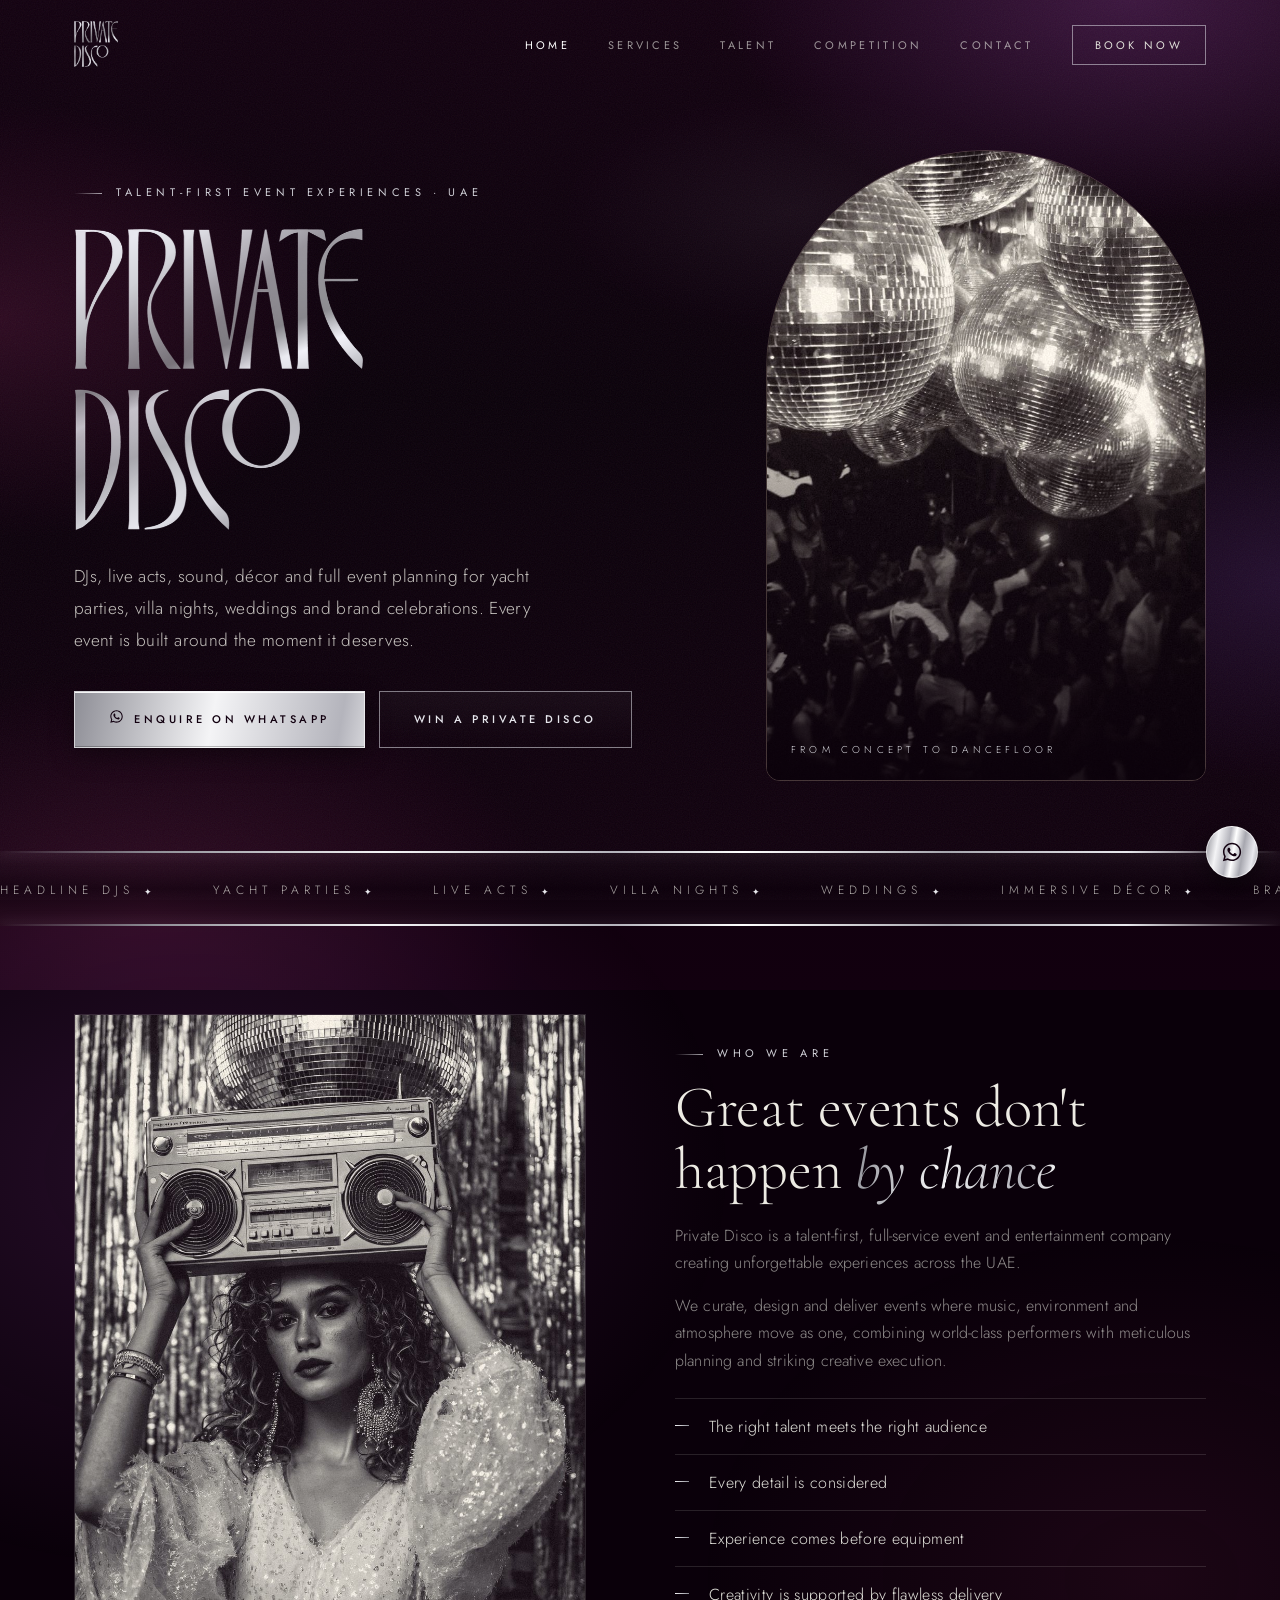
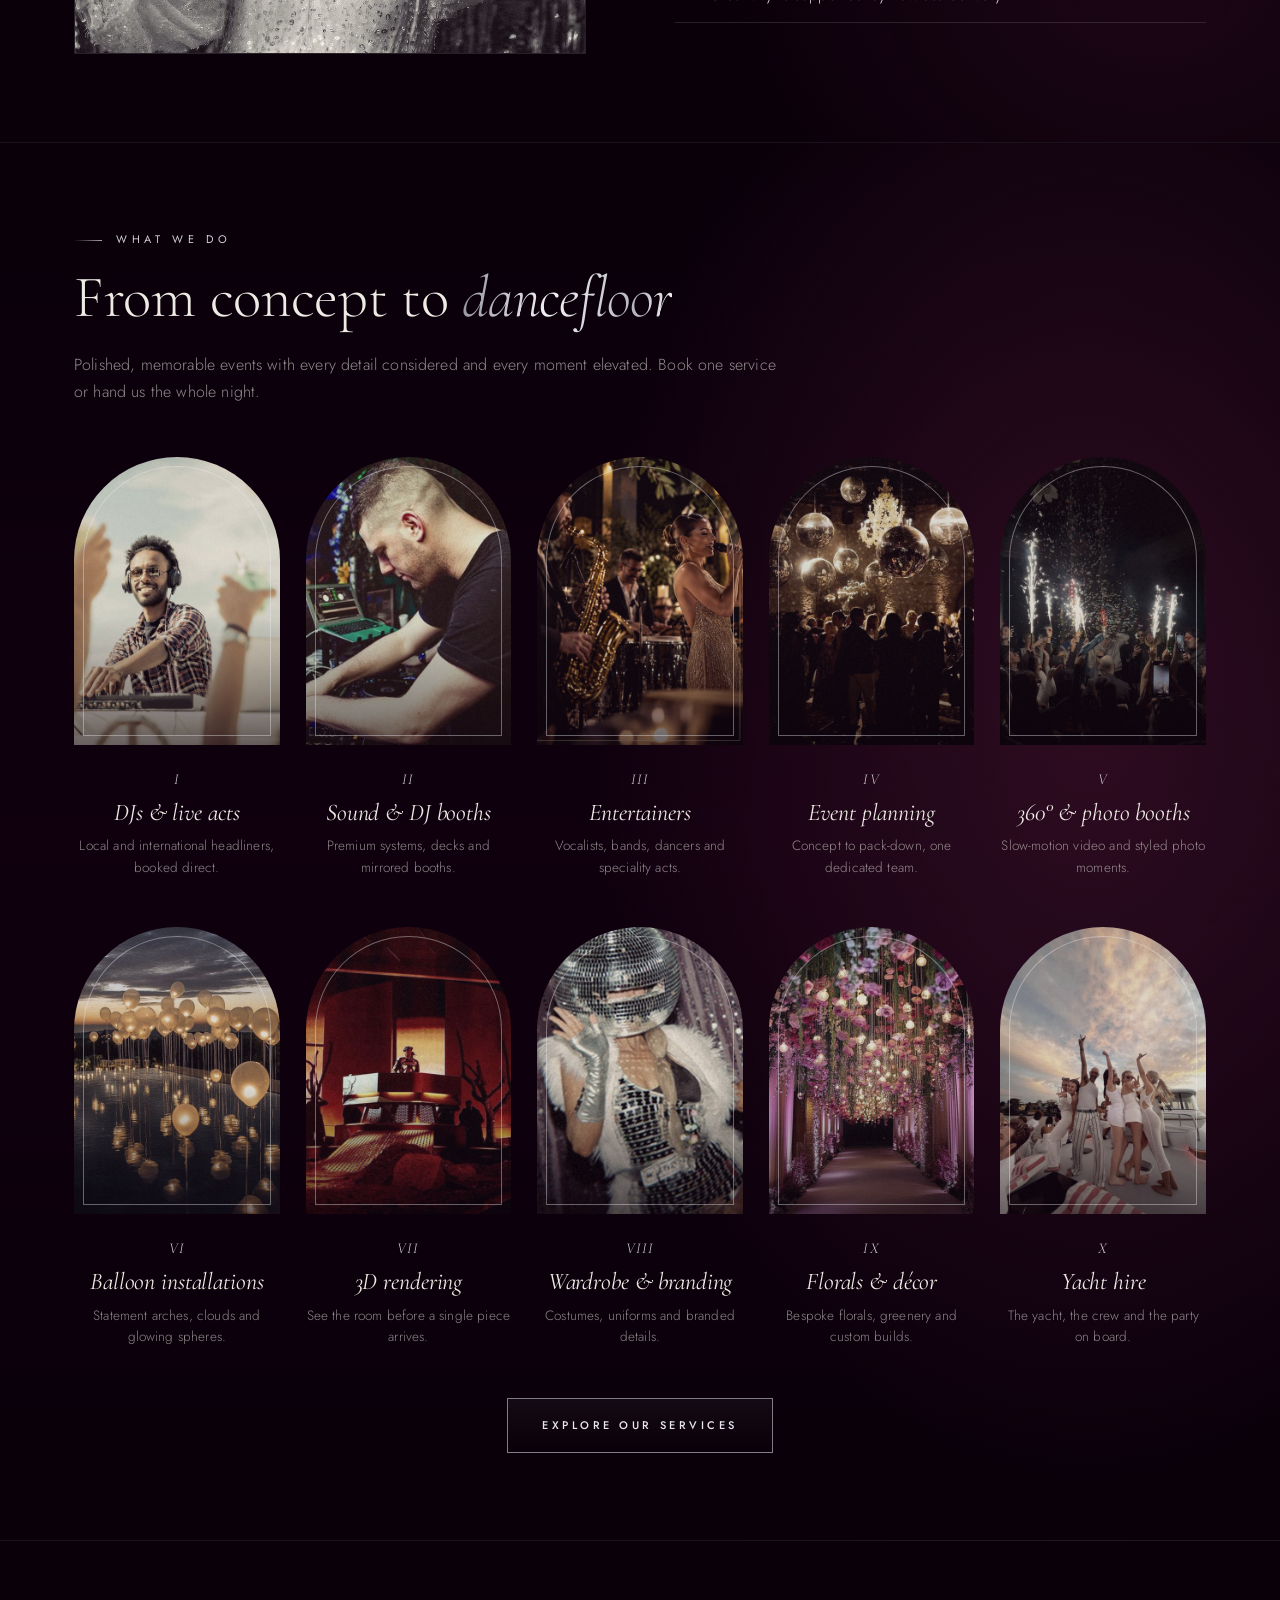
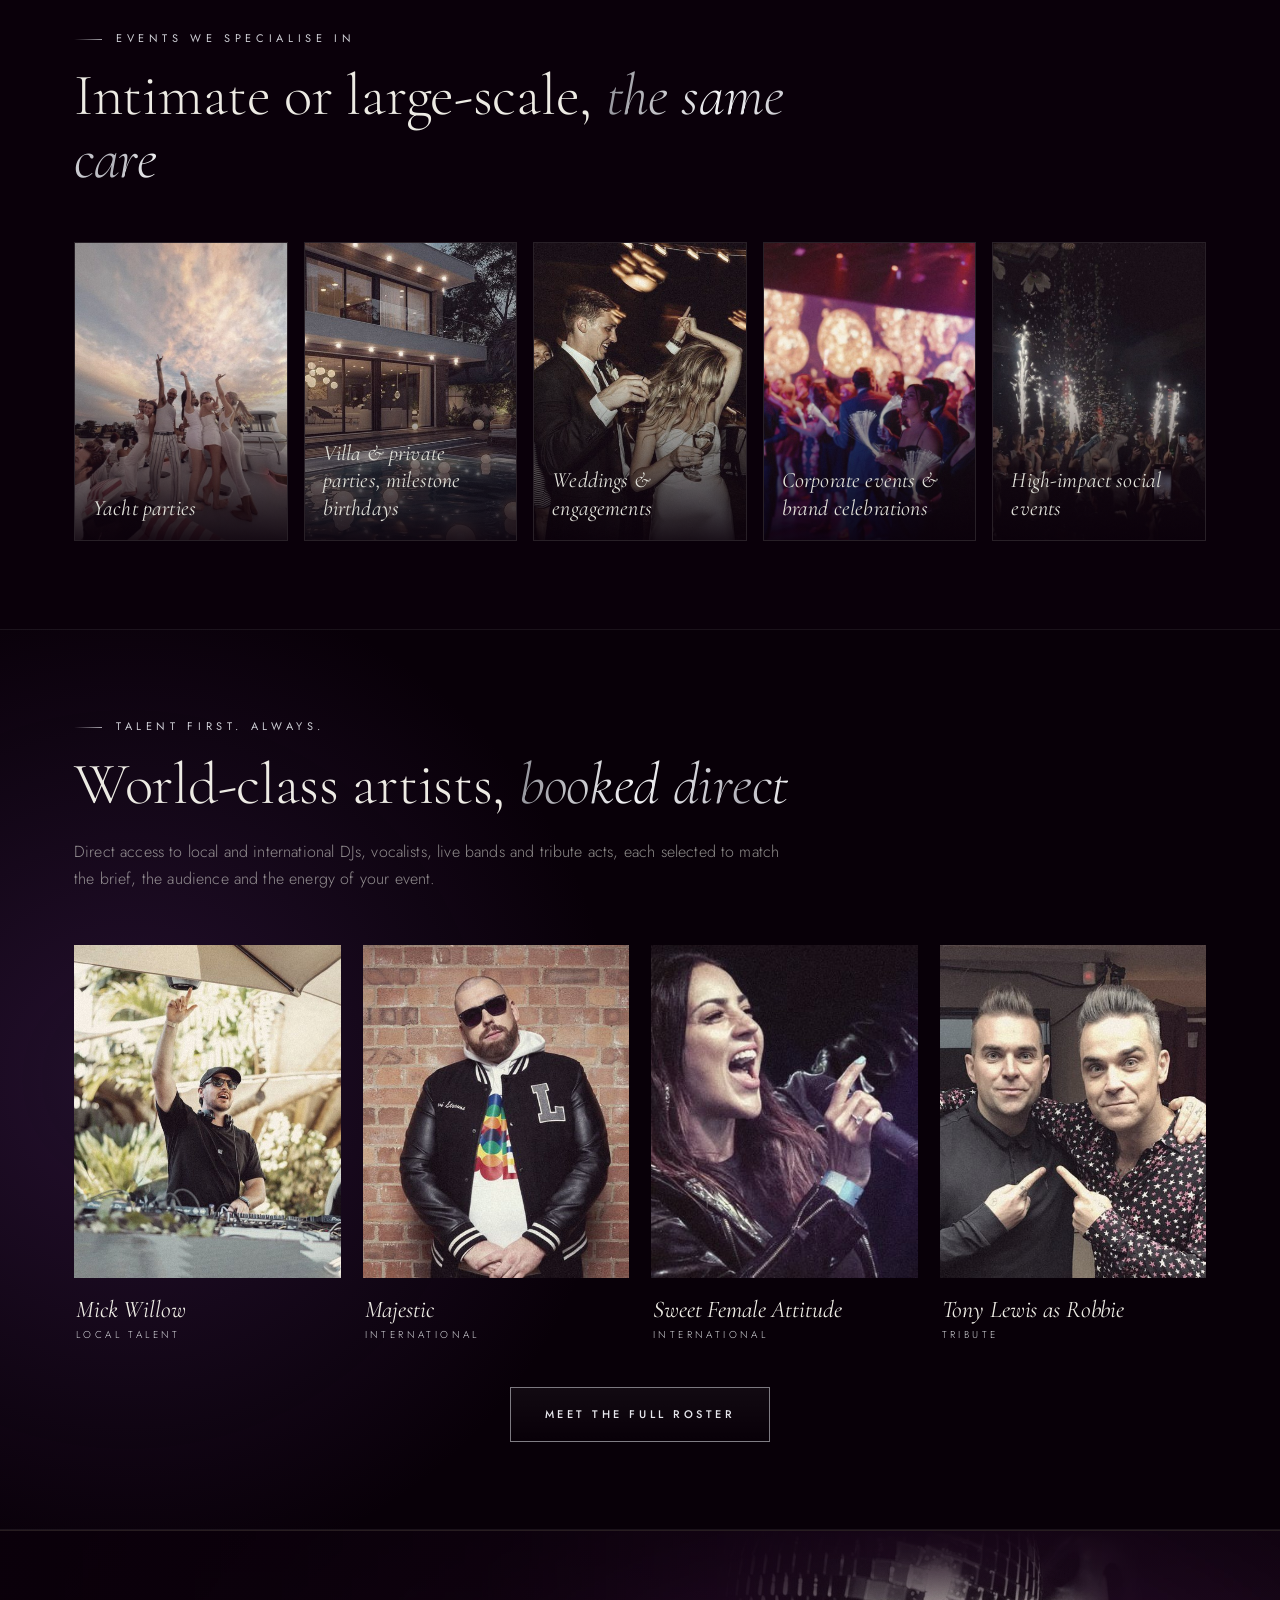
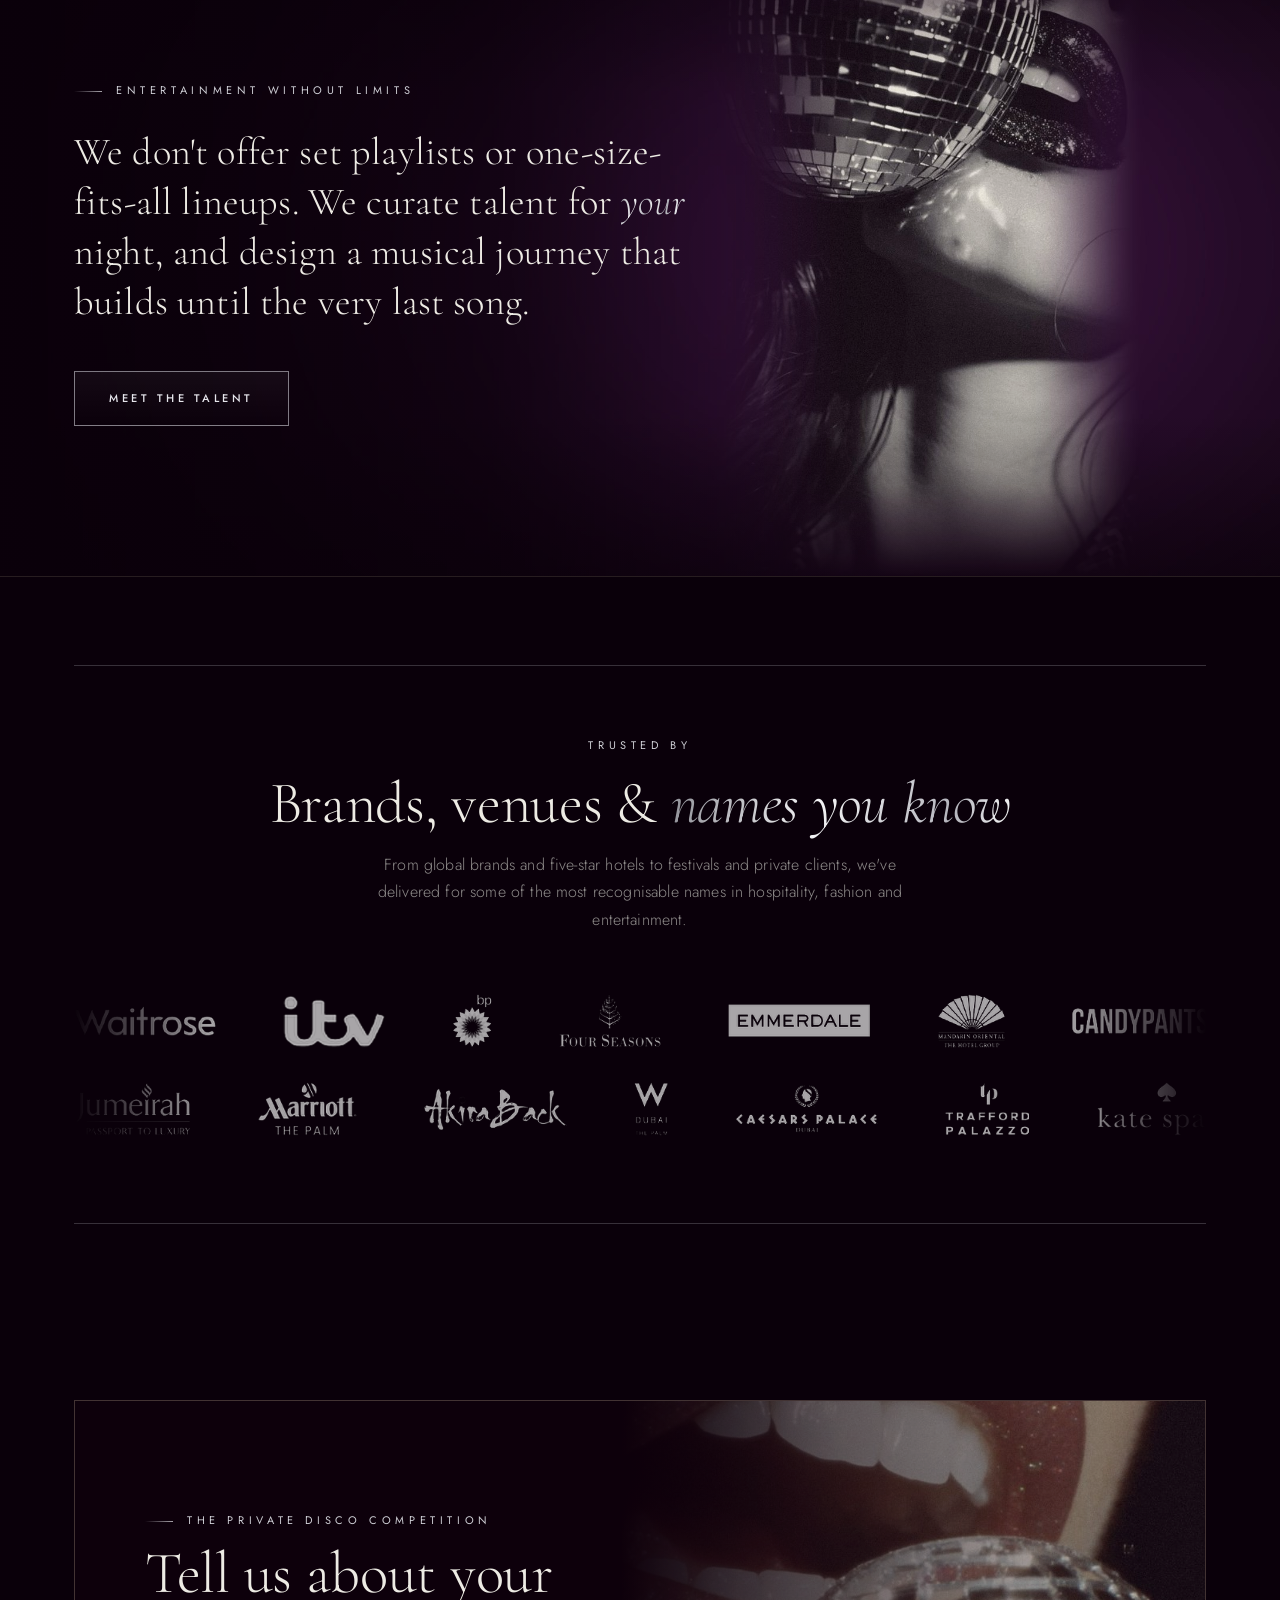
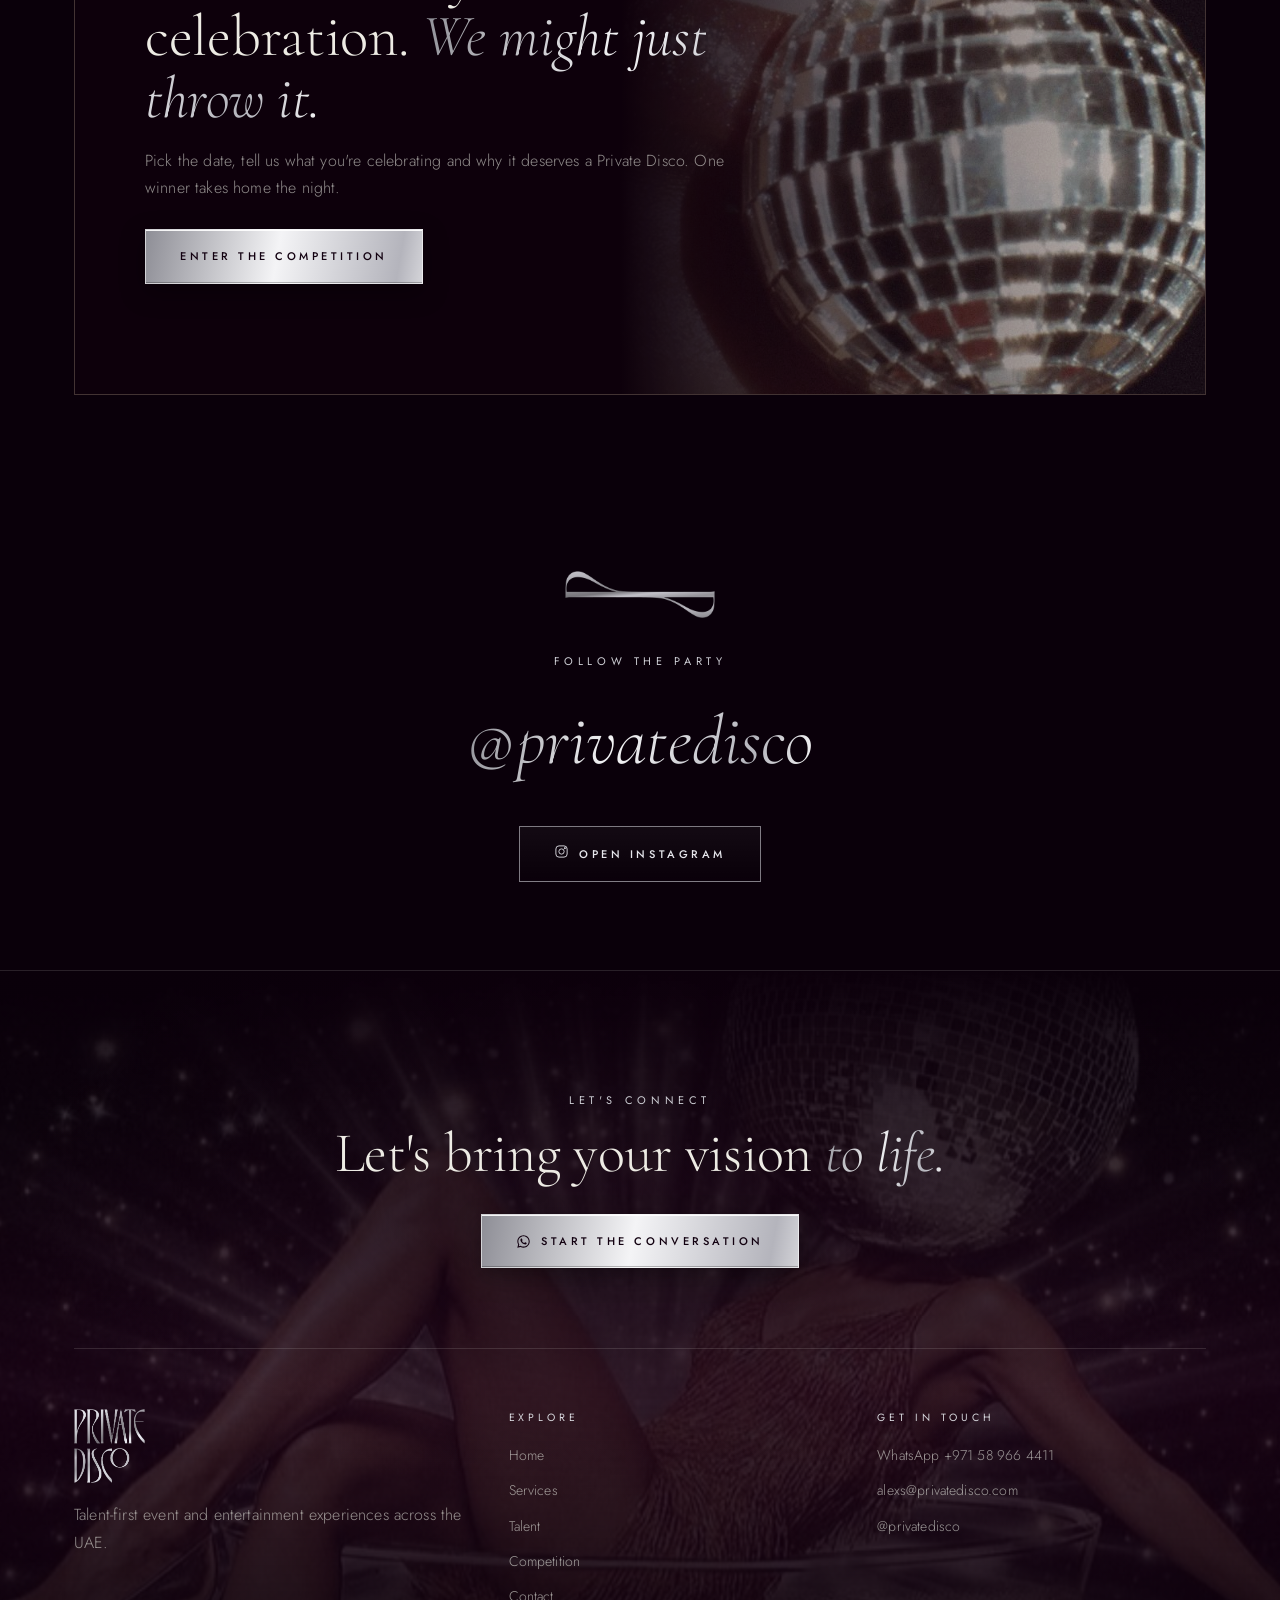
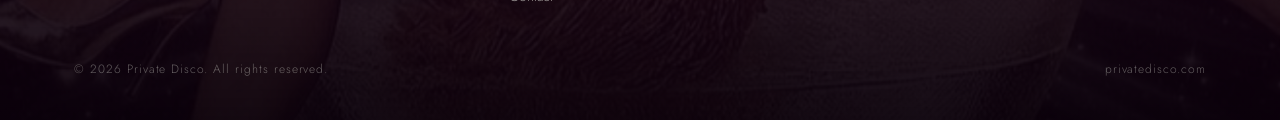
==== privatedisco-website/index.html @ 15393bff "Add files via upload" ====
<!doctype html>
<html lang="en">
<head>
<meta charset="utf-8">
<meta name="viewport" content="width=device-width, initial-scale=1">
<title>Private Disco — Talent-First Event Experiences, UAE</title>
<meta name="description" content="Private Disco is a talent-first, full-service event and entertainment company creating unforgettable experiences across the UAE: DJs, live acts, AV, décor, yacht and villa parties.">
<meta property="og:title" content="Private Disco — Talent-First Event Experiences">
<meta property="og:description" content="DJs, live acts, AV, décor and full event planning for yachts, villas, weddings and brand celebrations across the UAE.">
<meta property="og:image" content="https://privatedisco.com/assets/photos/mirrorballs.jpg">
<meta name="theme-color" content="#0A000A">
<link rel="icon" href="assets/favicon.png">
<link rel="preconnect" href="https://fonts.googleapis.com"><link rel="preconnect" href="https://fonts.gstatic.com" crossorigin>
<link href="https://fonts.googleapis.com/css2?family=Cormorant+Garamond:ital,wght@0,300;0,400;0,500;1,300;1,400;1,500&family=Jost:wght@300;400;500&display=swap" rel="stylesheet">
<link rel="stylesheet" href="css/style.css?v=20261008163058">
</head>
<body data-page="home">
<div id="site-header"></div>

<main>
  <section class="wrap hero" style="padding-bottom:40px">
    <div>
      <p class="eyebrow">Talent-first event experiences · UAE</p>
      <img class="hero-logo" src="assets/logo.png?v=20261002095315" alt="Private Disco" width="558" height="584">
      <p class="lead">DJs, live acts, sound, décor and full event planning for yacht parties, villa nights, weddings and brand celebrations. Every event is built around the moment it deserves.</p>
      <div class="hero-actions">
        <a class="btn btn-metal" data-wa="Hi Private Disco, I'd like to enquire about an event."><span data-icon="wa"></span>Enquire on WhatsApp</a>
        <a class="btn btn-ghost" href="competition.html">Win a Private Disco</a>
      </div>
    </div>
    <figure class="hero-photo">
      <img src="assets/photos/mirrorballs.jpg" alt="Mirror balls above a crowd on the dance floor" width="736" height="981">
      <figcaption>From concept to dancefloor</figcaption>
    </figure>
  </section>

  <div class="marquee" aria-hidden="true"><div class="marquee-track">
    <span>Headline DJs <i>✦</i></span><span>Yacht Parties <i>✦</i></span><span>Live Acts <i>✦</i></span><span>Villa Nights <i>✦</i></span><span>Weddings <i>✦</i></span><span>Immersive Décor <i>✦</i></span><span>Brand Celebrations <i>✦</i></span>
    <span>Headline DJs <i>✦</i></span><span>Yacht Parties <i>✦</i></span><span>Live Acts <i>✦</i></span><span>Villa Nights <i>✦</i></span><span>Weddings <i>✦</i></span><span>Immersive Décor <i>✦</i></span><span>Brand Celebrations <i>✦</i></span>
  </div></div>

  <!-- Who we are -->
  <section class="wrap tone tone-a">
    <div class="split">
      <figure class="split-media reveal"><img src="assets/photos/boombox.jpg" alt="Woman in sequins holding a boombox" loading="lazy"></figure>
      <div class="reveal">
        <p class="eyebrow">Who we are</p>
        <h2>Great events don't happen <span class="metal">by chance</span></h2>
        <p>Private Disco is a talent-first, full-service event and entertainment company creating unforgettable experiences across the UAE.</p>
        <p>We curate, design and deliver events where music, environment and atmosphere move as one, combining world-class performers with meticulous planning and striking creative execution.</p>
        <ul class="ticks">
          <li>The right talent meets the right audience</li>
          <li>Every detail is considered</li>
          <li>Experience comes before equipment</li>
          <li>Creativity is supported by flawless delivery</li>
        </ul>
      </div>
    </div>
  </section>

  <!-- What we do -->
  <section class="wrap tone tone-b">
    <div class="section-head reveal">
      <p class="eyebrow">What we do</p>
      <h2>From concept to <span class="metal">dancefloor</span></h2>
      <p>Polished, memorable events with every detail considered and every moment elevated. Book one service or hand us the whole night.</p>
    </div>
    <div class="arches">
      <a class="arch-card reveal" href="services.html">
        <figure class="arch"><img src="assets/services/djs.jpg" alt="" loading="lazy" width="480" height="672"></figure>
        <span class="arch-num">I</span>
        <h3>DJs &amp; live acts</h3>
        <p>Local and international headliners, booked direct.</p>
      </a>
      <a class="arch-card reveal" href="services.html">
        <figure class="arch"><img src="assets/services/decks.jpg" alt="" loading="lazy" width="480" height="672"></figure>
        <span class="arch-num">II</span>
        <h3>Sound &amp; DJ booths</h3>
        <p>Premium systems, decks and mirrored booths.</p>
      </a>
      <a class="arch-card reveal" href="services.html">
        <figure class="arch"><img src="assets/services/entertainers.jpg?v=20261008161549" alt="" loading="lazy" width="480" height="672"></figure>
        <span class="arch-num">III</span>
        <h3>Entertainers</h3>
        <p>Vocalists, bands, dancers and speciality acts.</p>
      </a>
      <a class="arch-card reveal" href="services.html">
        <figure class="arch"><img src="assets/services/planning.jpg?v=20261002095315" alt="" loading="lazy" width="480" height="672"></figure>
        <span class="arch-num">IV</span>
        <h3>Event planning</h3>
        <p>Concept to pack-down, one dedicated team.</p>
      </a>
      <a class="arch-card reveal" href="services.html">
        <figure class="arch"><img src="assets/services/booth.jpg?v=20261002095315" alt="" loading="lazy" width="480" height="672"></figure>
        <span class="arch-num">V</span>
        <h3>360° &amp; photo booths</h3>
        <p>Slow-motion video and styled photo moments.</p>
      </a>
      <a class="arch-card reveal" href="services.html">
        <figure class="arch"><img src="assets/services/balloons.jpg" alt="" loading="lazy" width="480" height="672"></figure>
        <span class="arch-num">VI</span>
        <h3>Balloon installations</h3>
        <p>Statement arches, clouds and glowing spheres.</p>
      </a>
      <a class="arch-card reveal" href="services.html">
        <figure class="arch"><img src="assets/services/render.jpg?v=20261002095315" alt="" loading="lazy" width="480" height="672"></figure>
        <span class="arch-num">VII</span>
        <h3>3D rendering</h3>
        <p>See the room before a single piece arrives.</p>
      </a>
      <a class="arch-card reveal" href="services.html">
        <figure class="arch"><img src="assets/services/wardrobe.jpg" alt="" loading="lazy" width="480" height="672"></figure>
        <span class="arch-num">VIII</span>
        <h3>Wardrobe &amp; branding</h3>
        <p>Costumes, uniforms and branded details.</p>
      </a>
      <a class="arch-card reveal" href="services.html">
        <figure class="arch"><img src="assets/services/florals.jpg" alt="" loading="lazy" width="480" height="672"></figure>
        <span class="arch-num">IX</span>
        <h3>Florals &amp; décor</h3>
        <p>Bespoke florals, greenery and custom builds.</p>
      </a>
      <a class="arch-card reveal" href="services.html">
        <figure class="arch"><img src="assets/services/yacht.jpg" alt="" loading="lazy" width="480" height="672"></figure>
        <span class="arch-num">X</span>
        <h3>Yacht hire</h3>
        <p>The yacht, the crew and the party on board.</p>
      </a>
    </div>
    <div style="text-align:center;margin-top:50px"><a class="btn btn-ghost" href="services.html">Explore our services</a></div>
  </section>

  <!-- Events -->
  <section class="wrap">
    <div class="section-head reveal">
      <p class="eyebrow">Events we specialise in</p>
      <h2>Intimate or large-scale, <span class="metal">the same care</span></h2>
    </div>
    <div class="cards">
      <div class="card reveal"><img src="assets/events/yacht.jpg" alt="" loading="lazy"><span>Yacht parties</span></div>
      <div class="card reveal"><img src="assets/events/private.jpg" alt="" loading="lazy"><span>Villa &amp; private parties, milestone birthdays</span></div>
      <div class="card reveal"><img src="assets/events/wedding.jpg" alt="" loading="lazy"><span>Weddings &amp; engagements</span></div>
      <div class="card reveal"><img src="assets/events/corporate.jpg" alt="" loading="lazy"><span>Corporate events &amp; brand celebrations</span></div>
      <div class="card reveal"><img src="assets/events/social.jpg" alt="" loading="lazy"><span>High-impact social events</span></div>
    </div>
  </section>

  <!-- Talent teaser -->
  <section class="wrap tone tone-c">
    <div class="section-head reveal">
      <p class="eyebrow">Talent first. Always.</p>
      <h2>World-class artists, <span class="metal">booked direct</span></h2>
      <p>Direct access to local and international DJs, vocalists, live bands and tribute acts, each selected to match the brief, the audience and the energy of your event.</p>
    </div>
    <div class="talent-grid">
      <a class="artist reveal" href="talent.html#local"><div class="ph"><img src="assets/talent/mick-willow.jpg" alt="Mick Willow" loading="lazy"></div><div class="tx"><h3>Mick Willow</h3><p class="as">Local talent</p></div></a>
      <a class="artist reveal" href="talent.html#international"><div class="ph"><img src="assets/talent/majestic.jpg" alt="Majestic" loading="lazy"></div><div class="tx"><h3>Majestic</h3><p class="as">International</p></div></a>
      <a class="artist reveal" href="talent.html#international"><div class="ph"><img src="assets/talent/sweet-female-attitude.jpg" alt="Sweet Female Attitude" loading="lazy"></div><div class="tx"><h3>Sweet Female Attitude</h3><p class="as">International</p></div></a>
      <a class="artist reveal" href="talent.html#tributes"><div class="ph"><img src="assets/talent/tony-lewis-robbie.jpg" alt="Tony Lewis as Robbie" loading="lazy"></div><div class="tx"><h3>Tony Lewis as Robbie</h3><p class="as">Tribute</p></div></a>
    </div>
    <div style="text-align:center;margin-top:44px"><a class="btn btn-ghost" href="talent.html">Meet the full roster</a></div>
  </section>

  <!-- Statement -->
  <section class="statement">
    <div class="statement-bg" style="background-image:url(assets/editorial/lips-ball-wide.jpg?v=20261002100156)"></div>
    <div class="wrap statement-inner reveal">
      <p class="eyebrow">Entertainment without limits</p>
      <blockquote>We don't offer set playlists or one-size-fits-all lineups. We curate talent for <em>your</em> night, and design a musical journey that builds until the very last song.</blockquote>
      <a class="btn btn-ghost" href="talent.html">Meet the talent</a>
    </div>
  </section>

  <!-- Clients -->
  <section class="wrap">
    <div class="panel clients-panel reveal">
      <p class="eyebrow">Trusted by</p>
      <h2>Brands, venues &amp; <span class="metal">names you know</span></h2>
      <p class="sub">From global brands and five-star hotels to festivals and private clients, we've delivered for some of the most recognisable names in hospitality, fashion and entertainment.</p>
      <div class="logo-rail"><div class="logo-track"><img src="assets/photos/clients-a.png?v=20260929173140" alt="Private Disco clients" height="60"><img src="assets/photos/clients-a.png?v=20260929173140" alt="" aria-hidden="true" height="60"></div></div>
      <div class="logo-rail rev"><div class="logo-track"><img src="assets/photos/clients-b.png?v=20260929173140" alt="" aria-hidden="true" height="60"><img src="assets/photos/clients-b.png?v=20260929173140" alt="" aria-hidden="true" height="60"></div></div>
    </div>
  </section>

  <!-- Competition -->
  <section class="wrap">
    <div class="band reveal">
      <div class="band-bg" style="background-image:url(assets/editorial/lollipop.jpg)"></div>
      <div class="inner">
        <p class="eyebrow">The Private Disco Competition</p>
        <h2>Tell us about your celebration. <span class="metal">We might just throw it.</span></h2>
        <p>Pick the date, tell us what you're celebrating and why it deserves a Private Disco. One winner takes home the night.</p>
        <a class="btn btn-metal" href="competition.html">Enter the competition</a>
      </div>
    </div>
  </section>

  <section class="wrap insta">
    <img class="icon-rule" src="assets/icon.png" alt="" width="426" height="134">
    <p class="eyebrow" style="margin-top:34px">Follow the party</p>
    <a class="handle metal" data-ig data-text="ig">@privatedisco</a>
    <div><a class="btn btn-ghost" data-ig><span data-icon="ig"></span>Open Instagram</a></div>
  </section>
</main>

<div id="site-footer"></div>
<script src="js/config.js?v=20261008162959"></script>
<script src="js/main.js?v=20261008162959"></script>
</body>
</html>
---- privatedisco-website/css/style.css ----
/* PRIVATE DISCO — styles built from the Feb 2023 brand guidelines */
:root{
  --black:#0A000A; --violet:#170012; --violet-2:#18000C;
  --le-grey:#1c181a; --violent-violet:#201226; --purple:#3f234c; --maroon:#431323;
  --offwhite:#E1E1DA; --white:#FFFFFF; --silver:#E7E7E7; --silver-2:#AAAAAA; --steel:#bfbfbf;
  --brass:#9C8155; --brass-2:#DDCCAC; --cream:#d7c2b0;
  --line:rgba(225,225,218,.14);
  --muted:rgba(225,225,218,.66);
  --head:"Cormorant Garamond","Restora",Georgia,serif;
  --body:"Jost","Helvetica Neue",Arial,sans-serif;
  --wrap:1180px;
}
*{box-sizing:border-box;margin:0;padding:0}
html{scroll-behavior:smooth}
body{
  background:var(--black);
  background-image:radial-gradient(120% 80% at 85% 0%,#1d0017 0%,transparent 60%),
                   linear-gradient(180deg,var(--violet) 0%,var(--black) 55%,var(--violet-2) 100%);
  background-attachment:fixed;
  color:var(--offwhite); font-family:var(--body); font-size:16px; line-height:1.7;
  -webkit-font-smoothing:antialiased; overflow-x:hidden;
}
img{max-width:100%;height:auto;display:block}
a{color:inherit;text-decoration:none}
::selection{background:var(--purple);color:var(--white)}

.wrap{max-width:var(--wrap);margin:0 auto;padding-left:24px;padding-right:24px}
.eyebrow{font-family:var(--body);font-size:12px;letter-spacing:.32em;text-transform:uppercase;color:var(--brass-2)}
h1,h2,h3{font-family:var(--head);font-style:italic;font-weight:600;line-height:1.1;color:var(--offwhite);font-variation-settings:"SOFT" 50,"WONK" 0}
h1{font-size:clamp(40px,6vw,76px)}
h2{font-size:clamp(32px,4.4vw,52px)}
h3{font-size:clamp(22px,2.4vw,28px)}
p{color:var(--muted)}
.lead{font-family:var(--body);font-style:normal;font-size:clamp(16px,1.5vw,18px);letter-spacing:.04em;line-height:1.8;color:var(--offwhite)}
.metal{background:linear-gradient(100deg,#9a9a9a 0%,#f4f4f4 35%,#b5b5b5 55%,#ececec 80%,#9c9c9c 100%);
  -webkit-background-clip:text;background-clip:text;color:transparent}
.brass{color:var(--brass-2)}

/* ---------- buttons ---------- */
.btn{display:inline-flex;align-items:center;justify-content:center;gap:10px;padding:15px 28px;border-radius:999px;
  font-family:var(--body);font-size:13px;letter-spacing:.2em;text-transform:uppercase;cursor:pointer;border:1px solid transparent;
  transition:transform .25s ease,background .25s ease,color .25s ease,border-color .25s ease}
.btn:hover{transform:translateY(-2px)}
.btn-metal{background:linear-gradient(100deg,#b9b9b9,#f3f3f3 45%,#c4c4c4);color:#140010}
.btn-metal:hover{background:linear-gradient(100deg,#DDCCAC,#f6ecd8 45%,#c9b38a)}
.btn-ghost{border-color:rgba(225,225,218,.4);color:var(--offwhite);background:transparent}
.btn-ghost:hover{border-color:var(--brass-2);color:var(--brass-2)}
.btn svg{width:18px;height:18px}

/* ---------- header ---------- */
.site-header{position:fixed;inset:0 0 auto 0;z-index:50;transition:background .3s ease,border-color .3s ease;border-bottom:1px solid transparent}
.site-header.scrolled{background:rgba(10,0,10,.86);backdrop-filter:blur(14px);-webkit-backdrop-filter:blur(14px);border-color:var(--line)}
.nav{display:flex;align-items:center;justify-content:space-between;height:78px}
.brand img{height:46px;width:auto}
.nav-links{display:flex;gap:34px;list-style:none;align-items:center}
.nav-links a{font-size:12px;letter-spacing:.24em;text-transform:uppercase;color:var(--muted);transition:color .2s}
.nav-links a:hover,.nav-links a.active{color:var(--offwhite)}
.nav-links a.active{border-bottom:1px solid var(--brass-2);padding-bottom:4px}
.nav-cta{padding:10px 20px!important;border:1px solid rgba(225,225,218,.4);border-radius:999px;color:var(--offwhite)!important}
.nav-cta:hover{border-color:var(--brass-2);color:var(--brass-2)!important}
.menu-btn{display:none;background:none;border:0;color:var(--offwhite);cursor:pointer;width:44px;height:44px}
.menu-btn span{display:block;width:26px;height:1px;background:currentColor;margin:7px auto;transition:transform .3s,opacity .3s}
.menu-open .menu-btn span:nth-child(1){transform:translateY(8px) rotate(45deg)}
.menu-open .menu-btn span:nth-child(2){opacity:0}
.menu-open .menu-btn span:nth-child(3){transform:translateY(-8px) rotate(-45deg)}

@media (max-width:900px){
  .menu-btn{display:block;position:relative;z-index:60}
  .nav-links{position:fixed;inset:0;flex-direction:column;justify-content:center;gap:30px;background:rgba(10,0,10,.97);
    opacity:0;pointer-events:none;transition:opacity .3s}
  .nav-links a{font-size:15px}
  .menu-open .nav-links{opacity:1;pointer-events:auto}
  .brand img{height:40px}
}

/* ---------- hero ---------- */
.hero{min-height:100vh;min-height:100svh;display:grid;grid-template-columns:1.1fr .9fr;align-items:center;gap:40px;padding-top:110px;padding-bottom:60px}
.hero-logo{width:min(290px,62%);margin:26px 0 30px;animation:rise 1.2s cubic-bezier(.2,.7,.2,1) both}
.hero .lead{max-width:520px;margin-bottom:34px}
.hero-actions{display:flex;flex-wrap:wrap;gap:14px}
.hero-photo{position:relative;border-radius:260px 260px 16px 16px;overflow:hidden;aspect-ratio:3/4.3;max-height:78vh;justify-self:end;width:100%;max-width:440px;
  border:1px solid var(--line);animation:rise 1.4s .15s cubic-bezier(.2,.7,.2,1) both}
.hero-photo img{width:100%;height:100%;object-fit:cover;filter:saturate(.9) contrast(1.05)}
.hero-photo::after{content:"";position:absolute;inset:0;background:linear-gradient(180deg,transparent 45%,rgba(10,0,10,.85))}
.hero-photo figcaption{position:absolute;left:24px;bottom:22px;z-index:2;font-size:11px;letter-spacing:.3em;text-transform:uppercase;color:var(--brass-2)}
@keyframes rise{from{opacity:0;transform:translateY(24px)}to{opacity:1;transform:none}}
@media (max-width:900px){
  section{padding:80px 0}
  .hero{grid-template-columns:1fr;text-align:left;padding-top:120px}
  .hero-photo{justify-self:start;max-width:100%;aspect-ratio:4/3.4;border-radius:200px 200px 14px 14px}
}

/* ---------- sections ---------- */
section{padding:110px 0}
.section-head{max-width:720px;margin-bottom:56px}
.section-head h2{margin:14px 0 18px}
.divider{height:1px;background:linear-gradient(90deg,transparent,rgba(225,225,218,.28),transparent);border:0}
.icon-rule{width:150px;opacity:.8;margin:0 auto}
.page-hero{padding:170px 0 70px;text-align:center}
.page-hero h1{margin:16px 0 20px}
.page-hero p{max-width:620px;margin:0 auto}
.page-hero .icon-rule{margin-top:34px}

/* marquee */
.marquee{border-block:1px solid var(--line);overflow:hidden;padding:22px 0;white-space:nowrap}
.marquee-track{display:inline-flex;gap:48px;animation:slide 38s linear infinite}
.marquee span{font-family:var(--body);font-style:normal;font-size:15px;letter-spacing:.32em;text-transform:uppercase;color:var(--steel)}
.marquee i{color:var(--brass);font-style:normal}
@keyframes slide{to{transform:translateX(-50%)}}

/* services grid */
.services{display:grid;grid-template-columns:repeat(3,1fr);gap:22px}
.service{position:relative;padding:40px 34px 36px;border:1px solid var(--line);border-radius:18px;
  background:linear-gradient(160deg,rgba(63,35,76,.35),rgba(23,0,18,.2) 60%);overflow:hidden;transition:border-color .3s,transform .3s}
.service:hover{border-color:rgba(221,204,172,.5);transform:translateY(-4px)}
.service .num{font-family:var(--head);font-style:italic;font-size:15px;color:var(--brass-2)}
.service h3{margin:22px 0 14px}
.service ul{list-style:none;margin-top:22px;display:grid;gap:10px}
.service li{font-size:14px;color:var(--offwhite);padding-left:22px;position:relative}
.service li::before{content:"";position:absolute;left:0;top:11px;width:12px;height:1px;background:var(--brass-2)}
.service .more{display:inline-block;margin-top:28px;font-size:12px;letter-spacing:.22em;text-transform:uppercase;color:var(--brass-2)}
@media (max-width:980px){.services{grid-template-columns:1fr}}

/* venues split */
.venues{display:grid;grid-template-columns:1fr 1fr;gap:22px}
.venue{padding:48px 40px;border-radius:18px;border:1px solid var(--line);min-height:320px;display:flex;flex-direction:column;justify-content:flex-end;position:relative;overflow:hidden}
.venue.yacht{background:linear-gradient(200deg,#2a1636,#0d000b 70%)}
.venue.villa{background:linear-gradient(200deg,#3a1122,#0d000b 70%)}
.venue .big{position:absolute;top:26px;right:30px;font-family:var(--head);font-style:italic;font-size:110px;line-height:1;color:rgba(225,225,218,.06)}
.venue h3{margin:12px 0 10px}
@media (max-width:820px){.venues{grid-template-columns:1fr}}

/* service detail (services page) */
.detail{display:grid;grid-template-columns:.8fr 1.2fr;gap:60px;padding:80px 0;border-top:1px solid var(--line)}
.detail:first-of-type{border-top:0}
.detail h2{margin-top:12px}
.detail .cols{display:grid;grid-template-columns:1fr 1fr;gap:30px;margin-top:30px}
.detail h4{font-family:var(--body);font-size:12px;letter-spacing:.24em;text-transform:uppercase;color:var(--brass-2);margin-bottom:12px;font-weight:400}
.detail ul{list-style:none;display:grid;gap:9px}
.detail li{font-size:15px;color:var(--offwhite);padding-left:22px;position:relative}
.detail li::before{content:"";position:absolute;left:0;top:12px;width:12px;height:1px;background:var(--brass-2)}
@media (max-width:860px){.detail{grid-template-columns:1fr;gap:20px}.detail .cols{grid-template-columns:1fr}}

/* process steps */
.steps{display:grid;grid-template-columns:repeat(4,1fr);gap:22px;counter-reset:s}
.step{border-top:1px solid rgba(221,204,172,.4);padding-top:22px}
.step::before{counter-increment:s;content:"0" counter(s);font-family:var(--head);font-style:italic;color:var(--brass-2);font-size:18px}
.step h3{font-size:22px;margin:10px 0 8px}
.step p{font-size:14px}
@media (max-width:900px){.steps{grid-template-columns:1fr 1fr}}
@media (max-width:520px){.steps{grid-template-columns:1fr}}

/* competition band */
.band{position:relative;border-radius:24px;overflow:hidden;padding:90px 60px;border:1px solid rgba(221,204,172,.25);box-shadow:0 30px 80px rgba(0,0,0,.5);
  background:linear-gradient(90deg,rgba(13,0,11,.92) 0%,rgba(13,0,11,.55) 55%,rgba(13,0,11,.1) 100%),radial-gradient(90% 120% at 0% 100%,rgba(67,19,35,.7),transparent 60%),url(../assets/banners/ball-dark.jpg) right center/cover no-repeat,#0d000b}
.band .inner{position:relative;z-index:1;max-width:620px}
.band h2{margin:14px 0 16px}
.band .btn{margin-top:28px}
@media (max-width:700px){.band{padding:56px 26px;background-position:0 0,0 0,72% center,0 0}.band .inner{text-shadow:0 2px 20px #000}}

/* instagram */
.insta{text-align:center}
.insta .handle{font-family:var(--head);font-style:italic;font-size:clamp(34px,6vw,70px);display:inline-block;margin:10px 0 26px;transition:color .3s}
.insta .handle:hover{color:var(--brass-2)}

/* ---------- forms ---------- */
.form-card{border:1px solid var(--line);border-radius:22px;padding:44px;background:linear-gradient(170deg,rgba(32,18,38,.75),rgba(10,0,10,.6))}
.form-grid{display:grid;grid-template-columns:1fr 1fr;gap:18px}
.field{display:flex;flex-direction:column;gap:8px}
.field.full{grid-column:1/-1}
label,.label{font-size:11px;letter-spacing:.22em;text-transform:uppercase;color:var(--steel)}
label .req{color:var(--brass-2)}
input,select,textarea{color-scheme:dark;width:100%;font:inherit;font-size:16px;color:var(--offwhite);background:rgba(10,0,10,.55);
  border:1px solid rgba(225,225,218,.2);border-radius:12px;padding:14px 16px;outline:none;transition:border-color .2s,box-shadow .2s}
input::placeholder,textarea::placeholder{color:rgba(225,225,218,.35)}
input:focus,select:focus,textarea:focus{border-color:var(--brass-2);box-shadow:0 0 0 3px rgba(221,204,172,.12)}
select{appearance:none;background-image:linear-gradient(45deg,transparent 50%,var(--steel) 50%),linear-gradient(135deg,var(--steel) 50%,transparent 50%);
  background-position:calc(100% - 20px) 50%,calc(100% - 15px) 50%;background-size:5px 5px;background-repeat:no-repeat}
select option{background:#140010}
textarea{min-height:130px;resize:vertical}
input[type=time]::-webkit-calendar-picker-indicator{filter:invert(.85)}
.check{display:flex;gap:12px;align-items:flex-start;font-size:14px;color:var(--muted);text-transform:none;letter-spacing:0}
.check input{width:18px;height:18px;margin-top:4px;accent-color:var(--brass);flex:none}
.form-note{font-size:13px;color:var(--muted);margin-top:14px}
.form-status{margin-top:18px;padding:16px 18px;border-radius:12px;display:none;font-size:15px}
.form-status.show{display:block}
.form-status.ok{background:rgba(221,204,172,.12);border:1px solid rgba(221,204,172,.4);color:var(--brass-2)}
.form-status.err{background:rgba(67,19,35,.5);border:1px solid rgba(200,90,120,.5);color:#f1c8d4}
.invalid{border-color:#c0607e!important}
@media (max-width:640px){.form-card{padding:28px 20px}.form-grid{grid-template-columns:1fr}}

/* ---------- calendar ---------- */
.comp-layout{display:grid;grid-template-columns:.95fr 1.05fr;gap:28px;align-items:start}
@media (max-width:980px){.comp-layout{grid-template-columns:1fr}}
.calendar{border:1px solid var(--line);border-radius:22px;padding:30px;background:linear-gradient(170deg,rgba(63,35,76,.45),rgba(10,0,10,.6));position:sticky;top:100px}
@media (max-width:980px){.calendar{position:static}}
.cal-head{display:flex;align-items:center;justify-content:space-between;margin-bottom:22px}
.cal-title{font-family:var(--head);font-style:italic;font-size:26px}
.cal-nav{display:flex;gap:8px}
.cal-nav button{width:40px;height:40px;border-radius:50%;border:1px solid rgba(225,225,218,.25);background:none;color:var(--offwhite);cursor:pointer;font-size:18px;transition:border-color .2s,color .2s}
.cal-nav button:hover:not(:disabled){border-color:var(--brass-2);color:var(--brass-2)}
.cal-nav button:disabled{opacity:.25;cursor:default}
.cal-grid{display:grid;grid-template-columns:repeat(7,1fr);gap:6px}
.cal-dow{font-size:11px;letter-spacing:.14em;text-transform:uppercase;color:var(--steel);text-align:center;padding-bottom:8px}
.cal-day{aspect-ratio:1;border-radius:50%;border:1px solid transparent;background:none;color:var(--offwhite);font:inherit;font-size:15px;cursor:pointer;transition:background .2s,border-color .2s,color .2s}
.cal-day:hover:not(:disabled){border-color:rgba(221,204,172,.6)}
.cal-day.today{border-color:rgba(225,225,218,.3)}
.cal-day.wknd{color:var(--brass-2)}
.cal-day.sel{background:linear-gradient(135deg,#f3f3f3,#b9b9b9);color:#140010;border-color:transparent}
.cal-day:disabled{color:rgba(225,225,218,.18);cursor:default}
.cal-picked{margin-top:22px;padding-top:18px;border-top:1px solid var(--line);display:flex;justify-content:space-between;align-items:baseline;gap:12px;flex-wrap:wrap}
.cal-picked strong{font-family:var(--head);font-style:italic;font-weight:600;font-size:21px;color:var(--offwhite)}
.cal-picked strong.none{color:rgba(225,225,218,.4)}
.cal-hint{font-size:12px;color:var(--muted)}
.cal-error{border-color:#c0607e}

/* prize list */
.prize{display:grid;grid-template-columns:repeat(3,1fr);gap:18px;margin-top:40px}
.prize div{border:1px solid var(--line);border-radius:16px;padding:26px}
.prize h3{font-size:21px;margin-bottom:6px}
.prize p{font-size:14px}
@media (max-width:820px){.prize{grid-template-columns:1fr}}
.terms{font-size:13px;color:var(--muted)}
.terms li{margin:0 0 6px 18px}

/* ---------- contact ---------- */
.contact-cards{display:grid;grid-template-columns:repeat(3,1fr);gap:20px;margin-bottom:60px}
.c-card{border:1px solid var(--line);border-radius:18px;padding:34px 30px;display:flex;flex-direction:column;gap:14px;transition:border-color .3s,transform .3s;
  background:linear-gradient(170deg,rgba(63,35,76,.35),rgba(10,0,10,.3))}
.c-card:hover{border-color:rgba(221,204,172,.55);transform:translateY(-4px)}
.c-card svg{width:30px;height:30px;color:var(--brass-2)}
.c-card h3{font-size:24px}
.c-card .val{font-size:15px;color:var(--offwhite);word-break:break-word}
.c-card .go{margin-top:auto;font-size:12px;letter-spacing:.22em;text-transform:uppercase;color:var(--brass-2)}
@media (max-width:900px){.contact-cards{grid-template-columns:1fr}}

/* ---------- footer ---------- */
footer{position:relative;overflow:hidden;border-top:1px solid var(--line);padding:120px 0 40px;margin-top:0;background:var(--black)}
footer>.wrap{position:relative;z-index:1}
.foot{display:grid;grid-template-columns:1.2fr 1fr 1fr;gap:40px}
.foot img{height:74px;width:auto;margin-bottom:18px}
.foot h4{font-family:var(--body);font-weight:400;font-size:11px;letter-spacing:.26em;text-transform:uppercase;color:var(--brass-2);margin-bottom:14px}
.foot ul{list-style:none;display:grid;gap:8px}
.foot a{color:var(--muted);font-size:14px;transition:color .2s}
.foot a:hover{color:var(--offwhite)}
.copy{margin-top:50px;font-size:12px;color:rgba(225,225,218,.4);display:flex;justify-content:space-between;flex-wrap:wrap;gap:10px}
@media (max-width:760px){.foot{grid-template-columns:1fr}}

/* floating whatsapp */
.wa-float{position:fixed;right:22px;bottom:22px;z-index:40;width:58px;height:58px;border-radius:50%;display:grid;place-items:center;
  background:linear-gradient(135deg,#f3f3f3,#b5b5b5);color:#140010;box-shadow:0 10px 30px rgba(0,0,0,.5);transition:transform .25s}
.wa-float:hover{transform:scale(1.07)}
.wa-float svg{width:28px;height:28px}

/* reveal on scroll */
.reveal{opacity:0;transform:translateY(26px);transition:opacity .9s ease,transform .9s cubic-bezier(.2,.7,.2,1)}
.reveal.in{opacity:1;transform:none}
@media (prefers-reduced-motion:reduce){*{animation:none!important;transition:none!important}.reveal{opacity:1;transform:none}}

/* =========== sections added from the sales deck =========== */
.split{display:grid;grid-template-columns:1fr 1fr;gap:70px;align-items:center}
.split.rev>.split-media{order:2}
.split-media{border-radius:18px;overflow:hidden;border:1px solid var(--line);aspect-ratio:4/5;max-height:640px}
.split-media img{width:100%;height:100%;object-fit:cover;filter:grayscale(1) contrast(1.05)}
.split h2{margin:14px 0 20px}
.split p+p{margin-top:16px}
.quote{margin-top:28px;padding:22px 26px;border:1px solid rgba(221,204,172,.35);border-radius:14px;font-family:var(--head);font-style:italic;font-size:19px;color:var(--offwhite);line-height:1.5}
.ticks{list-style:none;margin-top:24px;border-top:1px solid var(--line)}
.ticks li{padding:14px 0 14px 30px;border-bottom:1px solid var(--line);position:relative;color:var(--offwhite)}
.ticks li::before{content:"✦";position:absolute;left:2px;top:14px;color:var(--brass-2);font-size:13px}
@media (max-width:900px){.split{grid-template-columns:1fr;gap:34px}.split.rev>.split-media{order:0}.split-media{aspect-ratio:4/3.2}}

/* what we do: circles */
.circles{display:grid;grid-template-columns:repeat(5,1fr);gap:40px 22px}
.circle{text-align:center}
.circle img{width:100%;max-width:170px;aspect-ratio:1;object-fit:cover;border-radius:50%;margin:0 auto 16px;border:1px solid rgba(225,225,218,.25);transition:transform .4s,border-color .4s}
.circle:hover img{transform:scale(1.05);border-color:var(--brass-2)}
.circle h3{font-family:var(--body);font-style:normal;font-weight:600;font-size:12px;letter-spacing:.14em;text-transform:uppercase;line-height:1.5;color:var(--offwhite)}
@media (max-width:980px){.circles{grid-template-columns:repeat(3,1fr)}}
@media (max-width:560px){.circles{grid-template-columns:repeat(2,1fr);gap:30px 16px}}

/* photo cards (events / design) */
.cards{display:grid;grid-template-columns:repeat(5,1fr);gap:16px}
.card{position:relative;border-radius:16px;overflow:hidden;aspect-ratio:3/4.2;border:1px solid var(--line)}
.card img{width:100%;height:100%;object-fit:cover;transition:transform .7s ease}
.card:hover img{transform:scale(1.06)}
.card::after{content:"";position:absolute;inset:0;background:linear-gradient(180deg,transparent 40%,rgba(10,0,10,.92))}
.card span{position:absolute;left:18px;right:18px;bottom:18px;z-index:1;font-family:var(--head);font-style:italic;font-size:19px;line-height:1.25;color:var(--offwhite)}
@media (max-width:1000px){.cards{grid-template-columns:repeat(3,1fr)}}
@media (max-width:620px){.cards{grid-template-columns:repeat(2,1fr)}.card span{font-size:16px;left:14px;bottom:14px}}

/* talent */
.talent-tabs{display:flex;gap:10px;flex-wrap:wrap;justify-content:center;margin-top:30px}
.talent-grid{display:grid;grid-template-columns:repeat(4,1fr);gap:22px}
.artist{border:1px solid var(--line);border-radius:16px;overflow:hidden;background:linear-gradient(180deg,rgba(32,18,38,.8),rgba(10,0,10,.6));display:flex;flex-direction:column}
.artist .ph{aspect-ratio:4/5;overflow:hidden}
.artist img{width:100%;height:100%;object-fit:cover;transition:transform .7s}
.artist:hover img{transform:scale(1.05)}
.artist .tx{padding:20px 20px 24px}
.artist h3{font-size:21px}
.artist .as{font-size:11px;letter-spacing:.2em;text-transform:uppercase;color:var(--brass-2);margin-top:4px}
.artist p{font-size:14px;margin-top:10px;line-height:1.6}
.talent-group{padding-top:90px}
.talent-group:first-of-type{padding-top:20px}
.talent-group .section-head{margin-bottom:36px}
@media (max-width:1000px){.talent-grid{grid-template-columns:repeat(3,1fr)}}
@media (max-width:720px){.talent-grid{grid-template-columns:repeat(2,1fr);gap:14px}.artist .tx{padding:14px 14px 18px}.artist h3{font-size:18px}.artist p{font-size:13px}}

.trio{display:grid;grid-template-columns:repeat(3,1fr);gap:18px}
.trio .card{aspect-ratio:4/3}
@media (max-width:760px){.trio{grid-template-columns:1fr}}

/* clients */
.clients{text-align:center}
.clients img{max-width:900px;width:100%;margin:10px auto 0;opacity:.85}

/* contact person */
.person{display:grid;grid-template-columns:1fr 1fr;gap:0;border:1px solid var(--line);border-radius:22px;overflow:hidden;margin-bottom:40px;
  background:linear-gradient(170deg,rgba(63,35,76,.35),rgba(10,0,10,.3))}
.person .ph img{width:100%;height:100%;object-fit:cover;filter:grayscale(1)}
.person .tx{padding:50px 46px;display:flex;flex-direction:column;justify-content:center}
.person h2{margin:12px 0 6px}
.person .role{color:var(--brass-2);font-size:12px;letter-spacing:.22em;text-transform:uppercase}
.person ul{list-style:none;margin:26px 0 30px;display:grid;gap:10px}
.person li a{color:var(--offwhite);display:flex;gap:12px;align-items:center}
.person li a:hover{color:var(--brass-2)}
.person li svg{width:20px;height:20px;color:var(--brass-2)}
@media (max-width:820px){.person{grid-template-columns:1fr}.person .ph{aspect-ratio:4/3}.person .tx{padding:34px 24px}}
@media (max-width:760px){footer{padding-bottom:100px}}


/* =========== depth, banners & life =========== */
/* page image banners (all pages except home) */
.page-banner{position:relative;overflow:hidden;isolation:isolate;border-bottom:1px solid var(--line)}
.banner-bg{position:absolute;inset:-60px 0;background-size:cover;background-position:center;z-index:-2;will-change:transform}
.page-banner::before{content:"";position:absolute;inset:0;z-index:-1;
  background:radial-gradient(80% 90% at 50% 45%,rgba(10,0,10,.25),rgba(10,0,10,.78) 75%),linear-gradient(180deg,rgba(10,0,10,.5) 0%,rgba(23,0,18,.35) 45%,var(--black) 100%)}
.page-banner.light::before{background:radial-gradient(80% 90% at 50% 45%,rgba(10,0,10,.55),rgba(10,0,10,.9) 75%),linear-gradient(180deg,rgba(10,0,10,.75) 0%,rgba(23,0,18,.6) 45%,var(--black) 100%)}
.page-banner::after{content:"";position:absolute;inset:0;z-index:-1;opacity:.07;pointer-events:none;
  background-image:url("data:image/svg+xml,%3Csvg xmlns='http://www.w3.org/2000/svg' width='160' height='160'%3E%3Cfilter id='n'%3E%3CfeTurbulence type='fractalNoise' baseFrequency='.9' numOctaves='2'/%3E%3C/filter%3E%3Crect width='100%25' height='100%25' filter='url(%23n)'/%3E%3C/svg%3E")}
.page-banner .page-hero{padding:200px 24px 110px;min-height:62vh;display:flex;flex-direction:column;justify-content:center}
.page-banner h1{text-shadow:0 4px 40px rgba(0,0,0,.6)}
.page-banner p{color:rgba(225,225,218,.85)}

@media (max-width:700px){.page-banner .page-hero{padding:150px 20px 80px;min-height:56vh}}

/* footer image + cta */
.foot-bg{position:absolute;inset:-12% 0;background-size:cover;background-position:center 35%;filter:grayscale(.2);z-index:0;transform:scale(1.15);will-change:transform}
footer::before{content:"";position:absolute;inset:0;z-index:1;background:radial-gradient(70% 60% at 50% 30%,rgba(23,0,18,.55),transparent 70%),linear-gradient(180deg,var(--black) 0%,rgba(10,0,10,.8) 20%,rgba(23,0,18,.8) 55%,rgba(10,0,10,.95) 100%)}
footer>.wrap{position:relative;z-index:2}
.foot-cta{text-align:center;padding-bottom:80px;margin-bottom:60px;border-bottom:1px solid var(--line)}
.foot-cta h2{margin:14px 0 30px}

/* shaded full-width bands for depth */
.tone{position:relative;isolation:isolate}
.tone::before{content:"";position:absolute;top:0;bottom:0;left:calc(50% - 50vw);width:100vw;z-index:-1}
.tone-a::before{background:linear-gradient(180deg,rgba(32,18,38,.0),rgba(32,18,38,.75) 18%,rgba(32,18,38,.75) 82%,rgba(32,18,38,0));}
.tone-b::before{background:radial-gradient(70% 90% at 20% 50%,rgba(67,19,35,.55),transparent 70%),linear-gradient(180deg,#0d000c,#150013 50%,#0d000c);border-block:1px solid var(--line)}
.tone-c::before{background:radial-gradient(60% 80% at 85% 30%,rgba(63,35,76,.55),transparent 70%),#0c000b;border-block:1px solid var(--line)}
.tone-d::before{background:linear-gradient(180deg,#1c181a 0%,#141014 100%);border-block:1px solid var(--line)}
section.tone{padding-top:110px;padding-bottom:110px}
@media (max-width:900px){section.tone{padding-top:80px;padding-bottom:80px}}
.panel{border:1px solid var(--line);border-radius:24px;padding:56px;background:linear-gradient(160deg,rgba(63,35,76,.4),rgba(10,0,10,.55));box-shadow:0 30px 80px rgba(0,0,0,.45),inset 0 1px 0 rgba(255,255,255,.05)}
@media (max-width:700px){.panel{padding:30px 20px}}

/* clients: two logo rows gliding in opposite directions */
.clients-panel{text-align:center;overflow:hidden}
.clients-panel h2{margin:14px 0 12px}
.clients-panel .sub{max-width:560px;margin:0 auto 44px}
.logo-rail{overflow:hidden;-webkit-mask-image:linear-gradient(90deg,transparent,#000 12%,#000 88%,transparent);mask-image:linear-gradient(90deg,transparent,#000 12%,#000 88%,transparent);padding:14px 0}
.logo-track{display:flex;width:max-content;animation:rail 60s linear infinite}
.logo-track img{height:60px;width:auto;max-width:none;margin:0;opacity:.85}
.logo-rail.rev .logo-track{animation-direction:reverse;animation-duration:52s}
.logo-rail:hover .logo-track{animation-play-state:paused}
@keyframes rail{to{transform:translateX(-50%)}}
@media (max-width:700px){.logo-track img{height:42px}}

/* scroll progress */
.progress{position:fixed;top:0;left:0;right:0;height:2px;z-index:60;transform-origin:0 50%;transform:scaleX(0);background:linear-gradient(90deg,#9C8155,#DDCCAC,#f3f3f3)}

/* sparkles */
[data-sparkle]{position:relative}
.sparkles{position:absolute;inset:0;pointer-events:none;overflow:hidden;z-index:0}
.sparkles i{position:absolute;border-radius:50%;background:#fff;box-shadow:0 0 8px 2px rgba(255,255,255,.55);opacity:0;animation:twinkle 5s ease-in-out infinite}
.sparkles i.star{background:none;box-shadow:none;width:14px!important;height:14px!important}
.sparkles i.star::before,.sparkles i.star::after{content:"";position:absolute;left:50%;top:50%;background:linear-gradient(90deg,transparent,#fff,transparent);width:14px;height:1px;transform:translate(-50%,-50%)}
.sparkles i.star::after{transform:translate(-50%,-50%) rotate(90deg)}
@keyframes twinkle{0%,100%{opacity:0;transform:scale(.4)}50%{opacity:.9;transform:scale(1)}}
[data-sparkle]>*:not(.sparkles):not(.banner-bg){position:relative;z-index:1}

/* cursor glow */
.cursor-glow{mix-blend-mode:screen;position:fixed;left:0;top:0;width:600px;height:600px;border-radius:50%;pointer-events:none;z-index:0;opacity:0;transition:opacity .6s;
  background:radial-gradient(circle,rgba(221,204,172,.07),rgba(63,35,76,.08) 35%,transparent 65%)}

/* metallic shine sweep on buttons */
.btn{position:relative;overflow:hidden}
.btn-metal::after{content:"";position:absolute;top:0;left:-60%;width:40%;height:100%;background:linear-gradient(100deg,transparent,rgba(255,255,255,.75),transparent);transform:skewX(-20deg);animation:shine 5.5s ease-in-out infinite}
@keyframes shine{0%,70%{left:-60%}100%{left:130%}}

/* hover light on cards */
.service,.artist,.c-card{transition:transform .35s ease,border-color .3s}
.service::after,.artist::after,.c-card::after{content:"";position:absolute;inset:0;pointer-events:none;opacity:0;transition:opacity .3s;
  background:radial-gradient(300px circle at var(--mx,50%) var(--my,50%),rgba(221,204,172,.12),transparent 60%)}
.artist,.c-card{position:relative}
.service:hover::after,.artist:hover::after,.c-card:hover::after{opacity:1}

/* slowly spinning mirror-ball icon accent */
.spin-ball{width:64px;height:64px;border-radius:50%;margin:0 auto 18px;
  background:repeating-linear-gradient(90deg,rgba(255,255,255,.0) 0 7px,rgba(0,0,0,.35) 7px 8px),repeating-linear-gradient(0deg,rgba(255,255,255,.0) 0 7px,rgba(0,0,0,.35) 7px 8px),radial-gradient(circle at 35% 30%,#fff,#c9c9c9 30%,#6d6d6d 70%,#2b2b2b);
  background-size:200% 100%,100% 100%,100% 100%;animation:ballspin 6s linear infinite;box-shadow:0 0 40px rgba(255,255,255,.15)}
@keyframes ballspin{to{background-position:-100% 0,0 0,0 0}}

/* split banners: full photo on the right, text on the left */
.page-banner.bsplit .banner-bg{background-position:right center}
.page-banner.bsplit::before{background:linear-gradient(90deg,rgba(10,0,10,.9) 0%,rgba(10,0,10,.55) 45%,rgba(10,0,10,.05) 75%),linear-gradient(180deg,rgba(10,0,10,.45) 0%,transparent 30%,transparent 70%,var(--black) 100%)}
.page-banner.bsplit .page-hero{text-align:left;align-items:flex-start;max-width:var(--wrap);padding-left:24px;padding-right:24px}
.page-banner.bsplit .page-hero>*{max-width:600px}
.page-banner.bsplit .page-hero p{margin:0}
.page-banner.bsplit .talent-tabs{justify-content:flex-start}
.page-banner.bsplit .prize{margin-left:0;margin-right:0;width:100%;max-width:640px!important;grid-template-columns:1fr 1fr 1fr;gap:12px}
.page-banner.bsplit .prize div{padding:18px;background:rgba(10,0,10,.45);backdrop-filter:blur(6px)}
@media (max-width:900px){
  .page-banner.bsplit .banner-bg{background-position:84% center}
  .page-banner.bsplit::before{background:linear-gradient(180deg,rgba(10,0,10,.55) 0%,rgba(10,0,10,.72) 50%,var(--black) 100%)}
  .page-banner.bsplit .page-hero{text-align:center;align-items:center}
  .page-banner.bsplit .talent-tabs{justify-content:center}
  .page-banner.bsplit .prize{grid-template-columns:1fr}
}
@media (min-width:901px) and (max-width:1240px){
  .page-banner.bsplit .banner-bg{background-position:66% center}
  .page-banner.bsplit .page-hero>*{max-width:46vw}
  .page-banner.bsplit .prize{max-width:46vw!important;grid-template-columns:1fr}
  .page-banner.bsplit .prize div{padding:14px 18px}
  .page-banner.bsplit h1{font-size:clamp(34px,4.4vw,52px)}
  .page-banner.bsplit::before{background:linear-gradient(90deg,rgba(10,0,10,.94) 0%,rgba(10,0,10,.75) 40%,rgba(10,0,10,.1) 70%),linear-gradient(180deg,rgba(10,0,10,.45) 0%,transparent 30%,transparent 70%,var(--black) 100%)}
}

/* safety net: if scripts fail to load, never hide content */
html:not(.js-ok) .reveal{opacity:1!important;transform:none!important}
.page-banner.bsplit .icon-rule{margin-left:0}@media (max-width:900px){.page-banner.bsplit .icon-rule{margin-left:auto}}

/* what we do: photo arches */
.arches{display:grid;grid-template-columns:repeat(5,1fr);gap:48px 26px}
.arch-card{display:flex;flex-direction:column;align-items:center;text-align:center}
.arch{position:relative;width:100%;aspect-ratio:3/4.2;border-radius:999px 999px 10px 10px;overflow:hidden;margin:0 0 22px;
  box-shadow:0 24px 50px rgba(0,0,0,.45);isolation:isolate}
.arch img{width:100%;height:100%;object-fit:cover;transition:transform 1.1s cubic-bezier(.2,.7,.2,1),filter .6s;filter:brightness(.88) contrast(1.05)}
.arch::before{content:"";position:absolute;inset:0;z-index:1;background:linear-gradient(180deg,rgba(10,0,10,0) 55%,rgba(10,0,10,.55));transition:opacity .6s}
.arch::after{content:"";position:absolute;inset:7px;z-index:2;border:1px solid rgba(221,204,172,.45);border-radius:999px 999px 6px 6px;pointer-events:none;transition:inset .6s cubic-bezier(.2,.7,.2,1),border-color .6s}
.arch-card:hover .arch img{transform:scale(1.07);filter:brightness(1.02) contrast(1.05)}
.arch-card:hover .arch::after{inset:12px;border-color:rgba(221,204,172,.85)}
.arch-card:hover .arch::before{opacity:.5}
.arch-num{font-family:var(--head);font-style:italic;font-size:14px;color:var(--brass-2);letter-spacing:.08em;margin-bottom:6px}
.arch-card h3{font-size:21px;line-height:1.2;margin-bottom:8px}
.arch-card p{font-size:13.5px;line-height:1.6;color:rgba(225,225,218,.6);max-width:220px}
@media (max-width:1100px){.arches{grid-template-columns:repeat(3,1fr)}}
@media (max-width:640px){.arches{grid-template-columns:repeat(2,1fr);gap:34px 16px}.arch-card h3{font-size:17px}.arch-card p{font-size:12.5px}.arch{margin-bottom:16px}}


/* =====================================================================
   LUXURY REFINEMENT PASS — restraint, editorial type, square edges
   ===================================================================== */
body{font-weight:300;font-size:16px;letter-spacing:.01em}
p{color:rgba(225,225,218,.62);font-weight:300}
h1,h2,h3{font-family:var(--head);font-variation-settings:normal;letter-spacing:-.005em;color:#EDEBE4}
h1{font-style:normal;font-weight:300;font-size:clamp(46px,6.6vw,92px);line-height:1.02}
h2{font-style:normal;font-weight:300;font-size:clamp(36px,4.6vw,62px);line-height:1.06}
h3{font-style:italic;font-weight:400;font-size:clamp(22px,2.2vw,28px);line-height:1.15}
.metal{background:none;-webkit-background-clip:border-box;background-clip:border-box;color:var(--brass-2);font-style:italic;font-weight:300}
.eyebrow{font-family:var(--body);font-weight:400;font-size:11px;letter-spacing:.42em;color:var(--brass-2)}
.eyebrow::before{content:"";display:inline-block;width:28px;height:1px;background:currentColor;vertical-align:middle;margin-right:14px;opacity:.7}
.page-hero .eyebrow::before,.insta .eyebrow::before,.clients-panel .eyebrow::before,.foot-cta .eyebrow::before{display:none}
.lead{font-family:var(--body);font-weight:300;font-size:clamp(16px,1.35vw,18px);letter-spacing:.02em;line-height:1.85;color:rgba(237,235,228,.82)}

/* sections: more air */
section{padding:150px 0}
section.tone{padding-top:150px;padding-bottom:150px}
.section-head{margin-bottom:70px}
.section-head h2{margin:18px 0 22px}
@media (max-width:900px){section,section.tone{padding-top:96px;padding-bottom:96px}.section-head{margin-bottom:46px}}

/* buttons: slim, square, spaced capitals */
.btn{border-radius:0;padding:17px 34px;font-family:var(--body);font-weight:500;font-size:11px;letter-spacing:.32em;transition:background .35s,color .35s,border-color .35s}
.btn:hover{transform:none}
.btn-metal{background:#EDEBE4;color:#140010;border:1px solid #EDEBE4}
.btn-metal:hover{background:var(--brass-2);border-color:var(--brass-2);color:#140010}
.btn-metal::after{display:none}
.btn-ghost{border:1px solid rgba(237,235,228,.32);color:#EDEBE4}
.btn-ghost:hover{border-color:var(--brass-2);color:var(--brass-2)}
.btn svg{width:15px;height:15px}

/* navigation */
.nav{height:88px}
.nav-links{gap:38px}
.nav-links a{font-weight:400;font-size:11px;letter-spacing:.3em}
.nav-links a.active{border-bottom:0;color:var(--brass-2)}
.nav-cta{border-radius:0!important;padding:11px 22px!important;border-color:rgba(237,235,228,.32)!important}
.site-header.scrolled{background:rgba(10,0,10,.92)}

/* square edges everywhere except the brand arches */
.service,.venue,.band,.panel,.form-card,.calendar,.c-card,.artist,.card,.person,.prize div,.split-media,.trio .card,.contact-cards>*,.page-banner.bsplit .prize div{border-radius:0!important}
.service:hover,.c-card:hover,.artist:hover{transform:none}
.service::after,.artist::after,.c-card::after{display:none}
input,select,textarea{border-radius:0;background:rgba(10,0,10,.35);border-color:rgba(237,235,228,.16);font-family:var(--body);font-weight:300}
.band{box-shadow:none;padding:110px 70px}
@media (max-width:700px){.band{padding:64px 26px}}
.panel{box-shadow:none;background:none;border:0;border-top:1px solid rgba(221,204,172,.22);border-bottom:1px solid rgba(221,204,172,.22);padding:90px 0}
.clients-panel h2{margin:18px 0 16px}
.logo-track img{opacity:.7}

/* marquee: quiet */
.marquee{padding:26px 0;border-color:rgba(221,204,172,.14)}
.marquee span{font-size:12px;letter-spacing:.42em;color:rgba(237,235,228,.55)}
.marquee i{color:var(--brass);font-size:9px;vertical-align:middle}
.marquee-track{gap:56px;animation-duration:60s}

/* home hero */
.hero .lead{max-width:470px}
.hero-photo{border-color:rgba(221,204,172,.25)}
.hero-photo figcaption{letter-spacing:.42em;font-size:10px}

/* ticks → hairline list */
.ticks li{font-weight:300;letter-spacing:.02em}
.ticks li::before{content:"";width:14px;height:1px;background:var(--brass-2);top:26px;left:0}
.ticks li{padding-left:34px}

/* cards & photo tiles: calmer hover */
.card img,.artist img{transition:transform 1.4s cubic-bezier(.2,.7,.2,1)}
.card:hover img,.artist:hover img{transform:scale(1.04)}
.card span{font-family:var(--head);font-style:italic;font-weight:400;font-size:22px}
.artist{background:none;border:0}
.artist .tx{padding:18px 2px 0}
.artist h3{font-size:24px}
.artist .as{font-size:10px;letter-spacing:.34em}
.venue .big{font-weight:300}
.detail h4,.foot h4{font-weight:400;letter-spacing:.38em;font-size:10.5px}
.detail li,.service li{font-weight:300}
.step::before{font-style:italic;font-size:22px}
.step h3{font-size:26px}

/* arches: finer */
.arch{box-shadow:none}
.arch::after{inset:9px;border-color:rgba(221,204,172,.35)}
.arch-card:hover .arch::after{inset:9px;border-color:rgba(221,204,172,.8)}
.arch-card h3{font-size:24px}
.arch-num{font-size:15px}

/* talent filters as text links */
.talent-tabs .btn{padding:12px 22px}

/* calendar */
.cal-title{font-weight:400}
.cal-day{font-weight:300}
.cal-day.sel{background:var(--brass-2);color:#140010}
.cal-picked strong{font-weight:400}

/* footer */
.foot-cta h2{font-size:clamp(34px,4.4vw,58px)}
.copy{letter-spacing:.08em}

/* whatsapp button: discreet */
.wa-float{width:52px;height:52px;background:rgba(10,0,10,.85);color:var(--brass-2);border:1px solid rgba(221,204,172,.45);box-shadow:none;backdrop-filter:blur(8px)}
.wa-float:hover{transform:none;background:var(--brass-2);color:#140010}
.wa-float svg{width:22px;height:22px}

/* reveal: slower, softer */
.reveal{transform:translateY(16px);transition:opacity 1.3s ease,transform 1.3s cubic-bezier(.2,.7,.2,1)}
.panel.clients-panel{padding:70px 0}

/* ===== editorial imagery ===== */
/* band background photo (right side, fading into the text) */
.band{position:relative;overflow:hidden}
.band-bg{position:absolute;top:0;right:0;bottom:0;width:52%;background-size:cover;background-position:center;z-index:0;opacity:.9}
.band-bg::after{content:"";position:absolute;inset:0;background:linear-gradient(90deg,#0d000b 0%,rgba(13,0,11,.55) 38%,rgba(13,0,11,.1) 100%)}
.band:has(.band-bg){background:#0d000b}
.band .inner{position:relative;z-index:1}
@media (max-width:760px){.band-bg{width:100%;opacity:.35}.band-bg::after{background:linear-gradient(180deg,rgba(13,0,11,.4),#0d000b)}}

/* full-bleed statement with dimmed photo */
.statement{position:relative;overflow:hidden;padding:190px 0;text-align:center;isolation:isolate;border-block:1px solid rgba(221,204,172,.14)}
.statement-bg{position:absolute;inset:-60px 0;background-size:cover;background-position:center 35%;z-index:-2;filter:grayscale(.2)}
.statement::before{content:"";position:absolute;inset:0;z-index:-1;background:radial-gradient(60% 80% at 50% 50%,rgba(10,0,10,.62),rgba(10,0,10,.35) 85%),linear-gradient(180deg,rgba(10,0,10,.6),rgba(10,0,10,.1) 50%,rgba(10,0,10,.7))}
.statement-inner{max-width:920px}
.statement blockquote{font-family:var(--head);font-weight:300;font-size:clamp(28px,3.6vw,48px);line-height:1.3;color:#EDEBE4;margin:28px 0 44px}
.statement blockquote em{color:var(--brass-2)}
@media (max-width:700px){.statement{padding:120px 0}}

/* contact: chrome phone + hanging red handset */
.person .ph{background:#0b000a}
.person .ph img{filter:none;object-position:center 30%}
.enquiry-stage{position:relative;padding-top:40px}
.handset{position:absolute;top:-10px;right:max(0px,calc(50% - 560px));width:120px;height:auto;z-index:2;pointer-events:none;
  filter:drop-shadow(0 30px 40px rgba(0,0,0,.6));transform-origin:50% 0;animation:swing 7s ease-in-out infinite alternate}
@keyframes swing{from{transform:rotate(2.5deg)}to{transform:rotate(-2.5deg)}}
@media (max-width:1100px){.handset{display:none}}
@media (prefers-reduced-motion:reduce){.handset{animation:none}}

/* competition terms split */
.terms-split .split-media{aspect-ratio:4/5.4}
.terms-split .split-media img{filter:none}
.terms h2{margin:16px 0 10px}
.terms .ticks li{font-size:15px;line-height:1.6;padding-top:16px;padding-bottom:16px}
.split-media img{filter:none}

/* ===== tighter, even rhythm between sections ===== */
section,section.tone{padding-top:88px;padding-bottom:88px}
.talent-group,.talent-group.tone{padding-top:44px;padding-bottom:44px}
.talent-group:first-of-type{padding-top:20px}
.statement{padding:130px 0}
.detail{padding:64px 0}
.section-head{margin-bottom:52px}
main>section:first-child.hero{padding-bottom:40px}
@media (max-width:900px){
  section,section.tone{padding-top:60px;padding-bottom:60px}
  .talent-group,.talent-group.tone{padding-top:30px;padding-bottom:30px}
  .statement{padding:90px 0}
  .detail{padding:44px 0}
  .section-head{margin-bottom:36px}
}

/* =====================================================================
   CHROME SILVER ACCENTS + MOOD-LIT BACKGROUND
   ===================================================================== */
:root{
  --brass:#9b9ba4; --brass-2:#d8d8de;
  --chrome:linear-gradient(100deg,#8e8e96 0%,#f4f4f6 22%,#b4b4bc 42%,#ffffff 52%,#a7a7af 68%,#e9e9ee 86%,#9a9aa2 100%);
}
.metal{background:var(--chrome);background-size:200% 100%;-webkit-background-clip:text;background-clip:text;color:transparent;font-style:italic}
.eyebrow{color:#cfcfd6}
.eyebrow::before{background:linear-gradient(90deg,transparent,#e9e9ee)}
.arch-num,.svc-num,.step::before,.cal-picked strong{color:#d8d8de}
.statement blockquote em{background:var(--chrome);-webkit-background-clip:text;background-clip:text;color:transparent}

/* buttons: polished chrome */
.btn-metal{background:var(--chrome);background-size:220% 100%;background-position:0 0;color:#120010;border:1px solid rgba(255,255,255,.55);
  box-shadow:inset 0 1px 0 rgba(255,255,255,.9),inset 0 -1px 0 rgba(0,0,0,.25),0 8px 24px rgba(0,0,0,.35);transition:background-position .8s ease,box-shadow .4s}
.btn-metal:hover{background:var(--chrome);background-size:220% 100%;background-position:100% 0;border-color:#fff;color:#120010;box-shadow:inset 0 1px 0 #fff,0 0 26px rgba(230,230,240,.25),0 8px 24px rgba(0,0,0,.35)}
.btn-ghost{border:1px solid rgba(220,220,228,.55);color:#e6e6ec;background:linear-gradient(180deg,rgba(255,255,255,.04),rgba(255,255,255,0))}
.btn-ghost:hover{border-color:#fff;color:#fff;background:linear-gradient(180deg,rgba(255,255,255,.1),rgba(255,255,255,.02))}
.nav-cta{border-color:rgba(220,220,228,.55)!important}
.nav-cta:hover{background:var(--chrome)!important;color:#120010!important;border-color:#fff!important}
.nav-links a.active{color:#fff}
.wa-float{background:var(--chrome);color:#120010;border:1px solid rgba(255,255,255,.6);box-shadow:0 8px 24px rgba(0,0,0,.45)}
.wa-float:hover{background:var(--chrome);color:#120010;filter:brightness(1.08)}
.cal-day.sel{background:var(--chrome);color:#120010}
.ticks li::before,.detail li::before,.service li::before{background:linear-gradient(90deg,#f2f2f5,#8e8e96)}
.arch::after{border-color:rgba(232,232,238,.4)}
.arch-card:hover .arch::after{border-color:rgba(255,255,255,.85)}
.panel{border-color:rgba(220,220,228,.22)}
.svc-grid,.svc-cell{border-color:rgba(220,220,228,.16)}
input:focus,select:focus,textarea:focus{border-color:#e6e6ec;box-shadow:0 0 0 3px rgba(230,230,240,.1)}
.progress{background:var(--chrome)}

/* mood lighting: layered glows that give the whole page depth */
body{background:#0a000a}
body::before{content:"";position:fixed;inset:-10%;z-index:-2;pointer-events:none;
  background:
    radial-gradient(38% 30% at 82% 8%,rgba(118,52,128,.42),transparent 70%),
    radial-gradient(32% 28% at 8% 38%,rgba(86,22,58,.45),transparent 72%),
    radial-gradient(30% 26% at 92% 62%,rgba(70,36,98,.40),transparent 72%),
    radial-gradient(36% 30% at 18% 92%,rgba(96,28,66,.38),transparent 72%),
    radial-gradient(22% 16% at 60% 28%,rgba(235,225,240,.05),transparent 70%),
    linear-gradient(180deg,#140011 0%,#0a000a 45%,#12000f 100%);
  animation:moodDrift 40s ease-in-out infinite alternate}
body::after{content:"";position:fixed;inset:0;z-index:-1;pointer-events:none;opacity:.06;
  background-image:url("data:image/svg+xml,%3Csvg xmlns='http://www.w3.org/2000/svg' width='180' height='180'%3E%3Cfilter id='n'%3E%3CfeTurbulence type='fractalNoise' baseFrequency='.85' numOctaves='2'/%3E%3C/filter%3E%3Crect width='100%25' height='100%25' filter='url(%23n)'/%3E%3C/svg%3E")}
@keyframes moodDrift{from{transform:translate3d(0,0,0) scale(1)}to{transform:translate3d(-2%,1.5%,0) scale(1.05)}}
@media (prefers-reduced-motion:reduce){body::before{animation:none}}
/* sections: soft spotlights instead of flat blocks */
.tone-a::before{background:radial-gradient(60% 70% at 15% 30%,rgba(110,48,120,.28),transparent 70%),radial-gradient(50% 60% at 90% 80%,rgba(84,24,56,.25),transparent 70%)}
.tone-b::before{background:radial-gradient(55% 80% at 85% 40%,rgba(120,40,80,.30),transparent 70%),linear-gradient(180deg,rgba(10,0,10,.5),rgba(20,0,18,.65) 50%,rgba(10,0,10,.5));border-block:1px solid rgba(220,220,228,.08)}
.tone-c::before{background:radial-gradient(55% 80% at 10% 50%,rgba(96,52,128,.30),transparent 70%),rgba(8,0,8,.35);border-block:1px solid rgba(220,220,228,.08)}
.form-card,.calendar,.c-card,.person,.prize div{background:linear-gradient(160deg,rgba(80,40,96,.28),rgba(10,0,10,.55));border-color:rgba(220,220,228,.14);backdrop-filter:blur(6px)}

/* cut-out imagery with built-in mood light */
.cutout{display:flex;align-items:center;justify-content:center;margin:0}
.cutout img{width:100%;max-width:520px;height:auto;filter:drop-shadow(0 30px 60px rgba(0,0,0,.45))}
.detail:last-of-type{padding-bottom:20px}
.hero{min-height:auto;padding-top:150px;padding-bottom:70px!important}
@media (max-width:900px){.hero{padding-top:120px}}
/* statement: whole photo on the right, text on the left */
.statement{text-align:left;padding:150px 0}
.statement-bg{inset:0;background-size:cover;background-position:right center;filter:none}
.statement::before{background:linear-gradient(90deg,rgba(10,0,10,.92) 0%,rgba(10,0,10,.7) 38%,rgba(10,0,10,.05) 68%),linear-gradient(180deg,rgba(10,0,10,.5),transparent 25%,transparent 75%,rgba(10,0,10,.6))}
.statement-inner{max-width:var(--wrap)}
.statement-inner>*{max-width:640px}
.statement blockquote{font-size:clamp(26px,3vw,42px)}
@media (max-width:900px){.statement{text-align:center;padding:100px 0}.statement-bg{background-position:78% center}.statement::before{background:rgba(10,0,10,.72)}.statement-inner>*{margin-left:auto;margin-right:auto}}
.page-banner{border-bottom:0}.page-banner+.marquee{background:rgba(10,0,10,.55);backdrop-filter:blur(6px)}
.terms-split .cutout img{max-width:600px}

/* scrolling banner: chrome border frame */
.marquee{position:relative;border:0;padding:24px 0;
  background:linear-gradient(180deg,rgba(255,255,255,.03),rgba(10,0,10,.55) 50%,rgba(255,255,255,.03))}
.marquee::before,.marquee::after{content:"";position:absolute;left:0;right:0;height:2px;
  background:linear-gradient(90deg,transparent 0%,#8e8e96 12%,#f4f4f6 30%,#b4b4bc 48%,#ffffff 58%,#a7a7af 74%,#e9e9ee 88%,transparent 100%);
  box-shadow:0 0 14px rgba(235,235,245,.25)}
.marquee::before{top:0}
.marquee::after{bottom:0}
.marquee span{color:rgba(237,235,228,.72)}
.marquee i{color:#e9e9ee}

/* ===== sliding site ===== */
/* page enters sliding up, leaves sliding away */
/* main entrance handled by page sliding */
@keyframes pageIn{from{opacity:0;transform:translateY(24px)}to{opacity:1;transform:none}}
body.leaving main,body.leaving footer{opacity:0;transform:translateX(-40px);transition:opacity .35s ease,transform .35s ease}
/* sections glide in from the sides */
.reveal.from-left{transform:translateX(-70px)}
.reveal.from-right{transform:translateX(70px)}
.reveal.in.from-left,.reveal.in.from-right{transform:none}
.reveal{transition-delay:var(--d,0s)}
.reveal{transition:opacity 1.1s ease var(--d,0s),transform 1.1s cubic-bezier(.16,.8,.22,1) var(--d,0s)}

/* sideways sliders */
.slider-wrap{position:relative}
.slider{display:grid!important;grid-auto-flow:column;grid-template-columns:none!important;grid-auto-columns:calc((100% - 66px)/4);gap:22px;
  overflow-x:auto;scroll-snap-type:x mandatory;scroll-behavior:smooth;padding-bottom:6px;scrollbar-width:none;-webkit-overflow-scrolling:touch}
.slider::-webkit-scrollbar{display:none}
.slider>*{scroll-snap-align:start}
.cards.slider{grid-auto-columns:calc((100% - 66px)/4)}
.slider-nav{display:flex;gap:10px;justify-content:flex-end;margin-top:22px}
.slider-nav button{width:48px;height:48px;border-radius:50%;border:1px solid rgba(220,220,228,.5);background:rgba(255,255,255,.03);color:#ededf2;font-size:24px;line-height:1;cursor:pointer;transition:background .3s,color .3s,opacity .3s}
.slider-nav button:hover:not(:disabled){background:var(--chrome);color:#120010}
.slider-nav button:disabled{opacity:.25;cursor:default}
@media (max-width:1000px){.slider,.cards.slider{grid-auto-columns:calc((100% - 22px)/2.3)}}
@media (max-width:620px){.slider,.cards.slider{grid-auto-columns:72%;gap:14px}}
@media (prefers-reduced-motion:reduce){main{animation:none}.reveal.from-left,.reveal.from-right{transform:none}}
.slider-wrap{overflow:hidden;margin:0 -4px;padding:0 4px}.statement,.marquee{max-width:100vw;overflow:hidden}

/* ===== full-page sliding transitions ===== */
@media (prefers-reduced-motion:no-preference){
  html.pd-ready :is(.site-header,main,footer,.wa-float){transition:transform .7s cubic-bezier(.77,0,.18,1),background .3s,border-color .3s!important}
  html.pd-in-next:not(.pd-ready) :is(.site-header,main,footer,.wa-float){transform:translate3d(100vw,0,0);transition:none!important}
  html.pd-in-prev:not(.pd-ready) :is(.site-header,main,footer,.wa-float){transform:translate3d(-100vw,0,0);transition:none!important}
  html.pd-out-next :is(.site-header,main,footer,.wa-float){transform:translate3d(-100vw,0,0)}
  html.pd-out-prev :is(.site-header,main,footer,.wa-float){transform:translate3d(100vw,0,0)}
}
html,body{overflow-x:hidden}
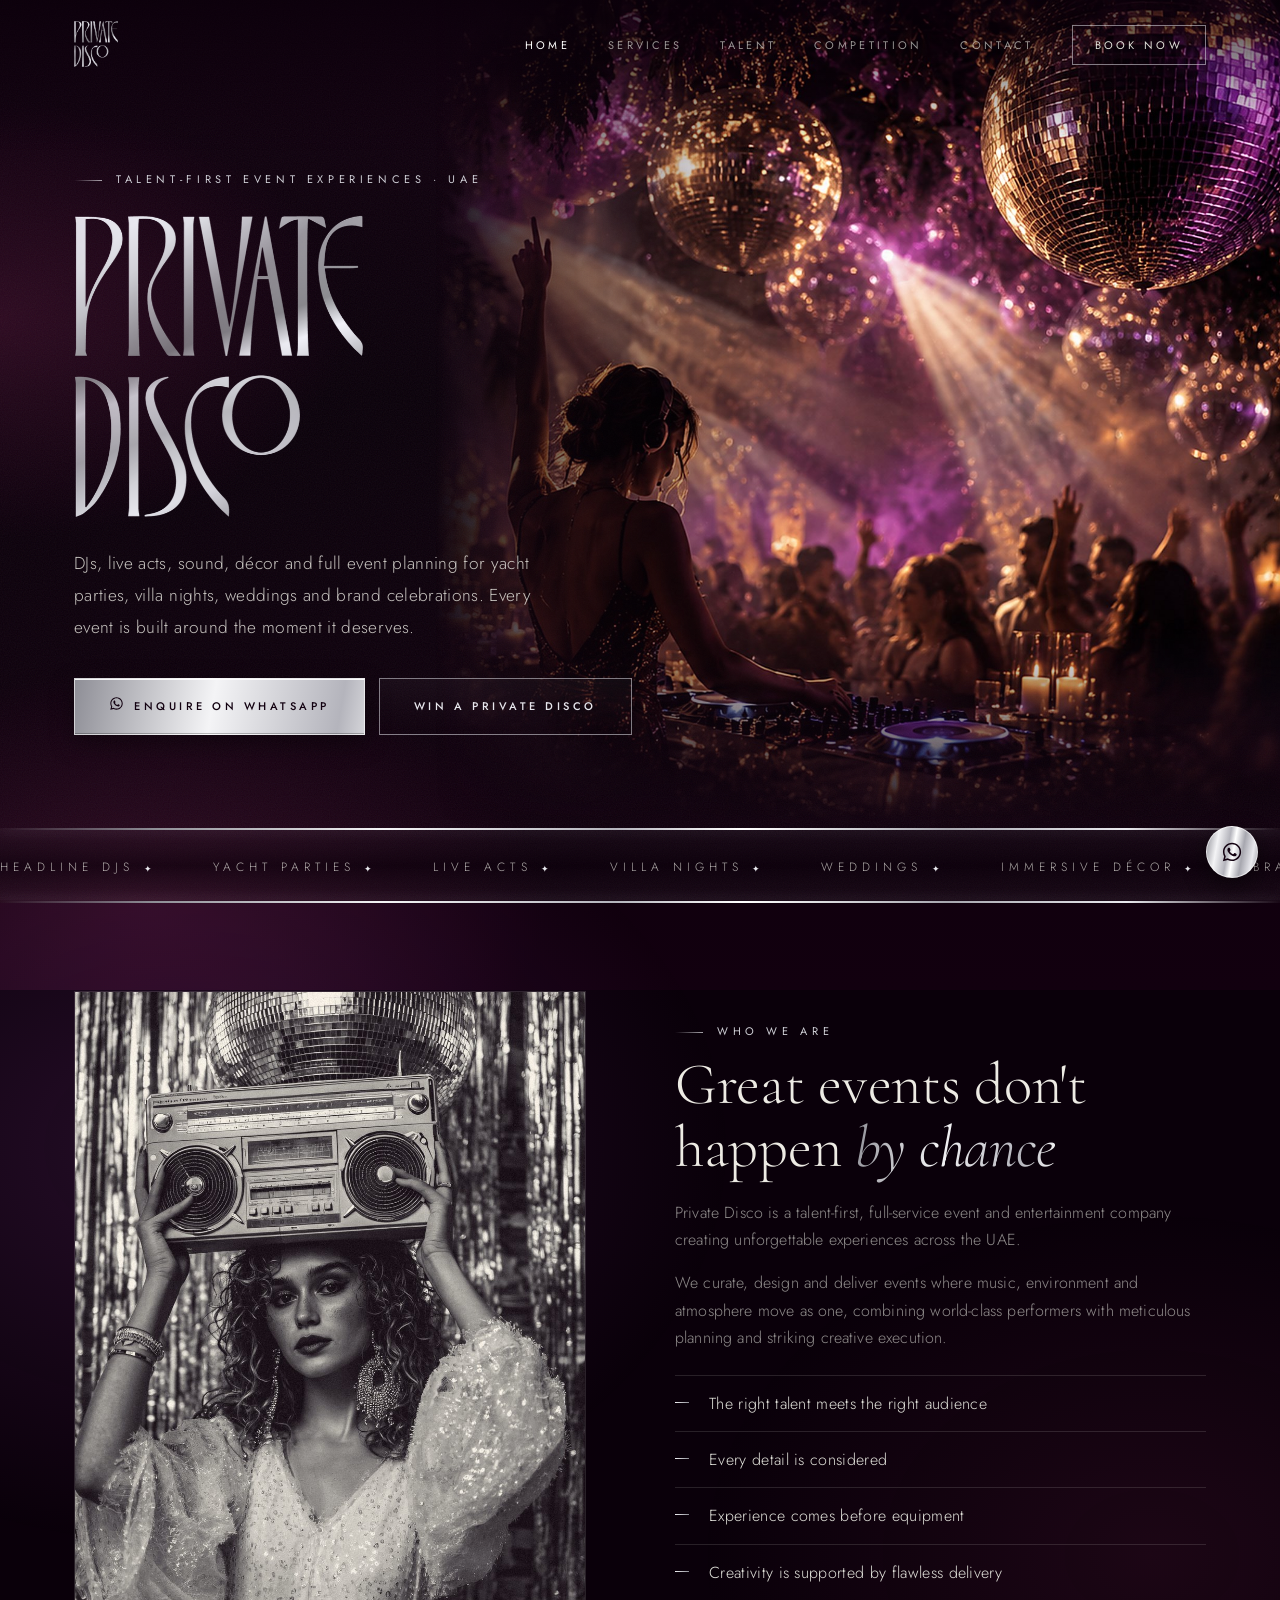
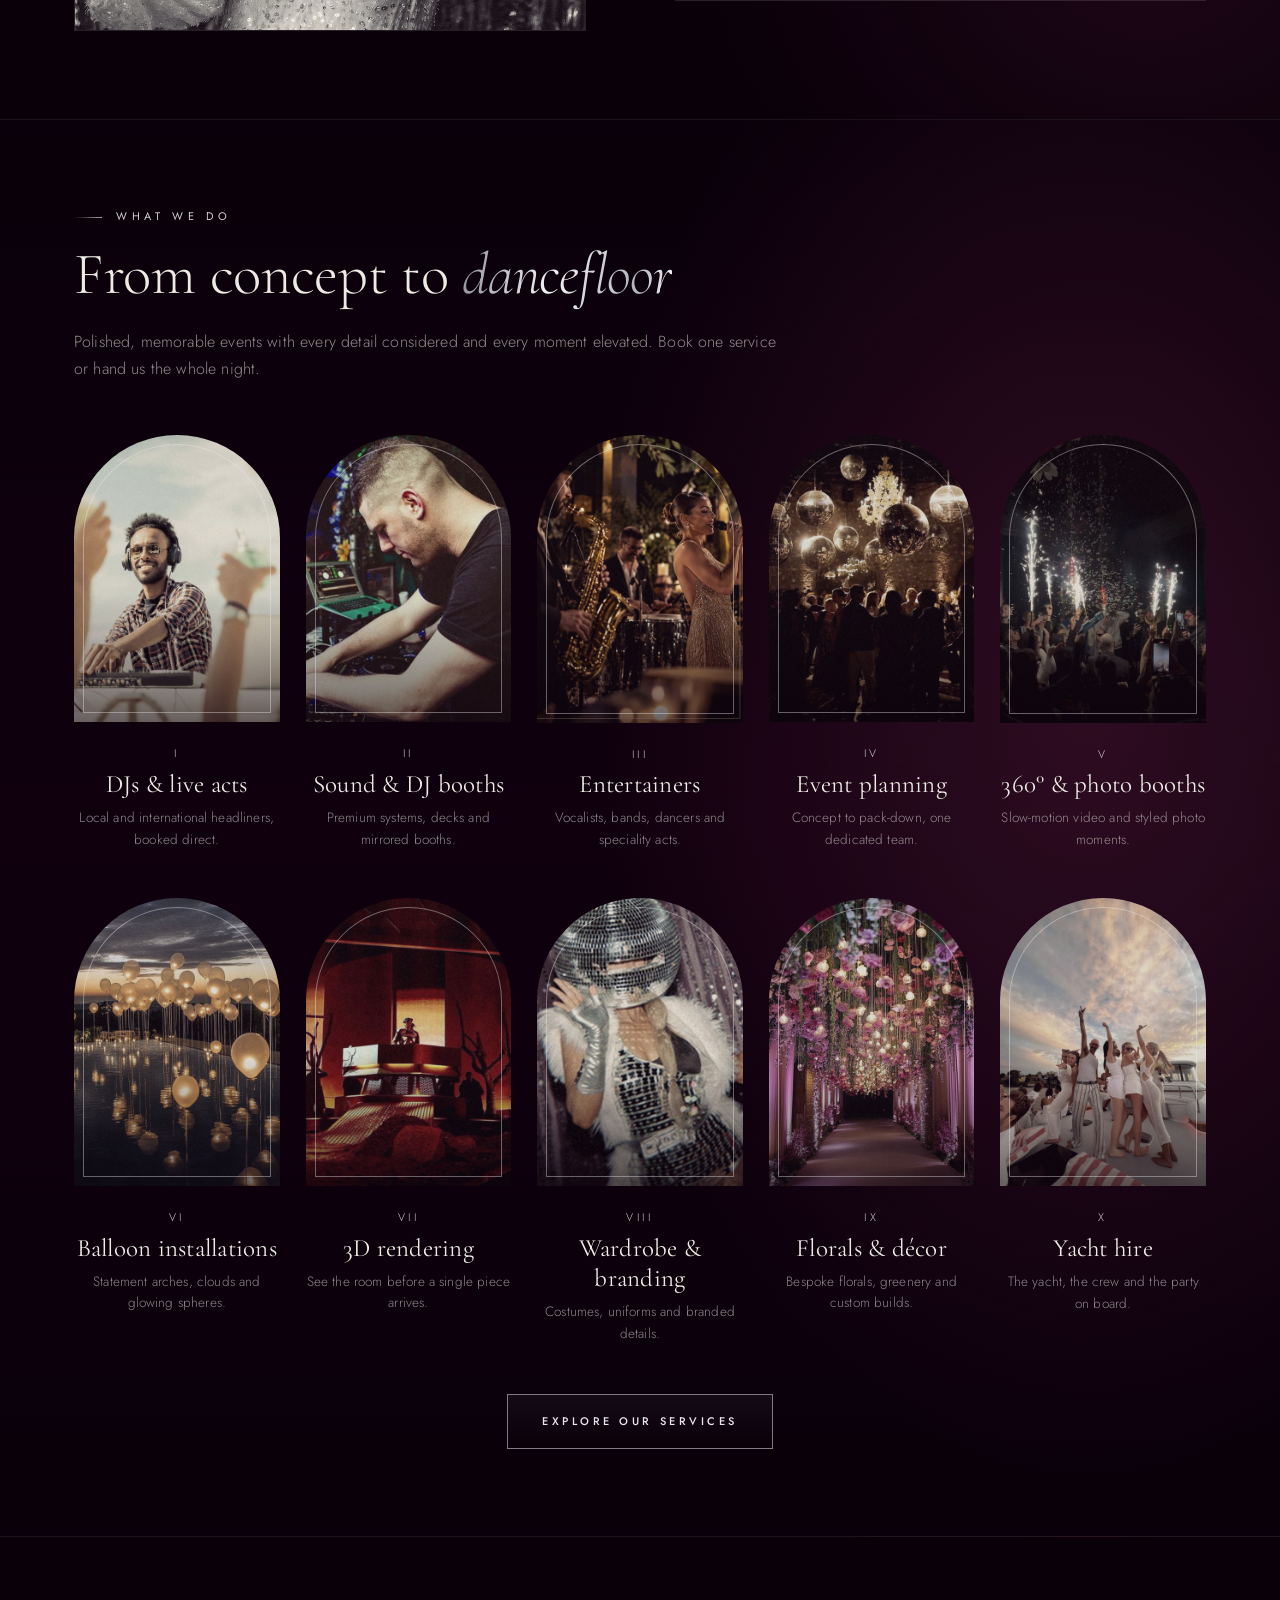
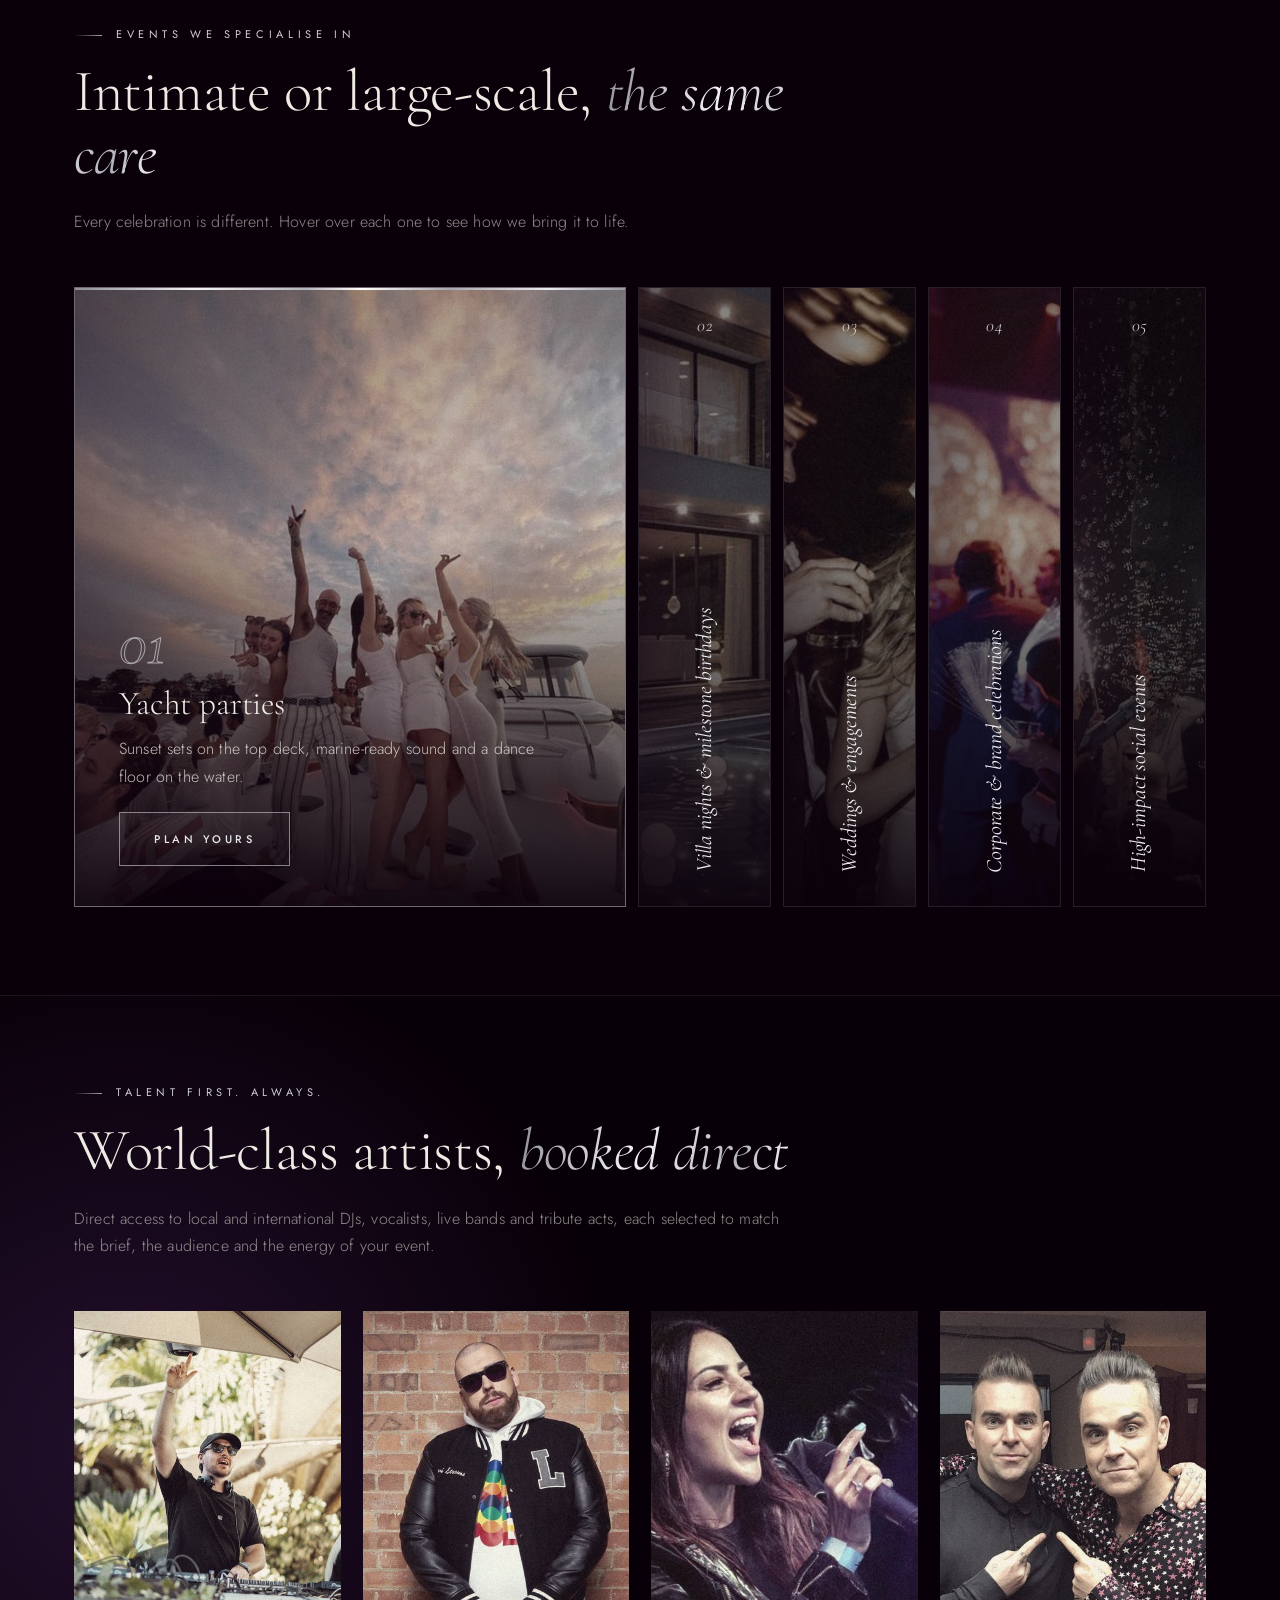
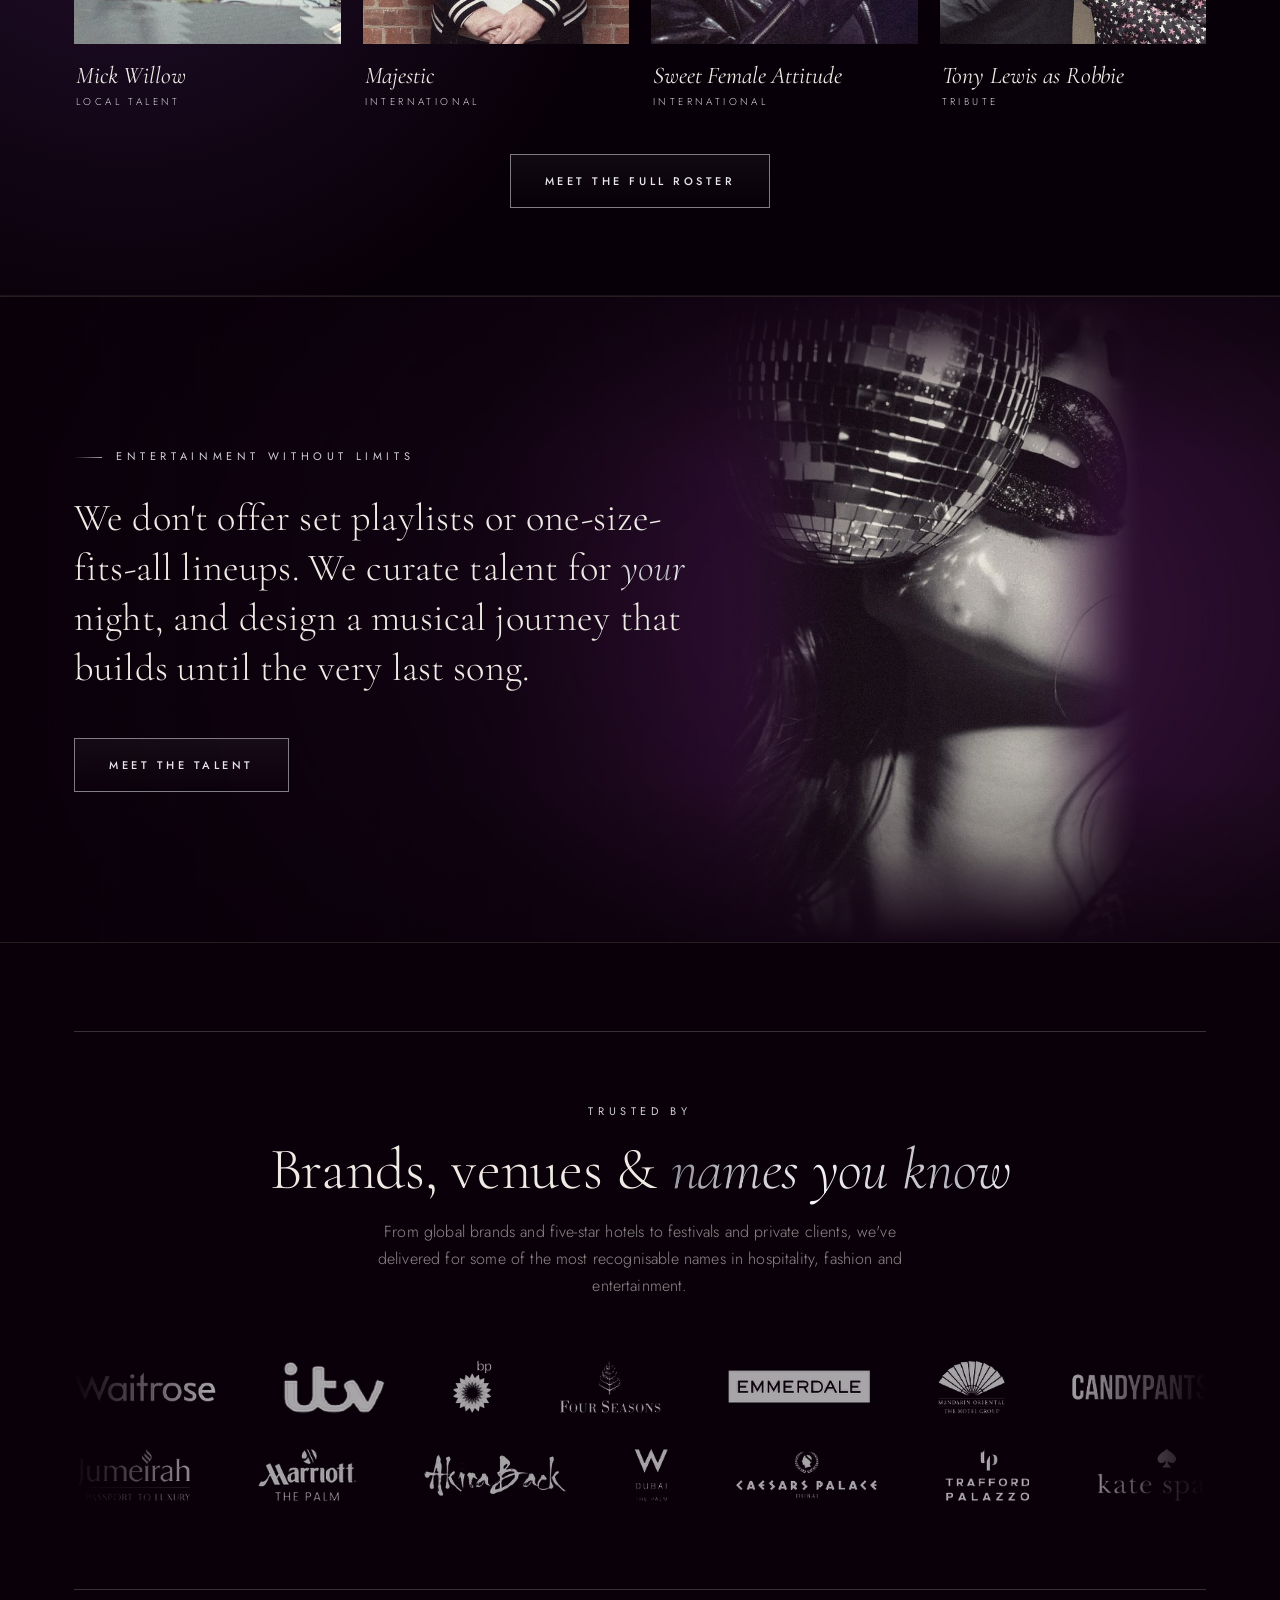
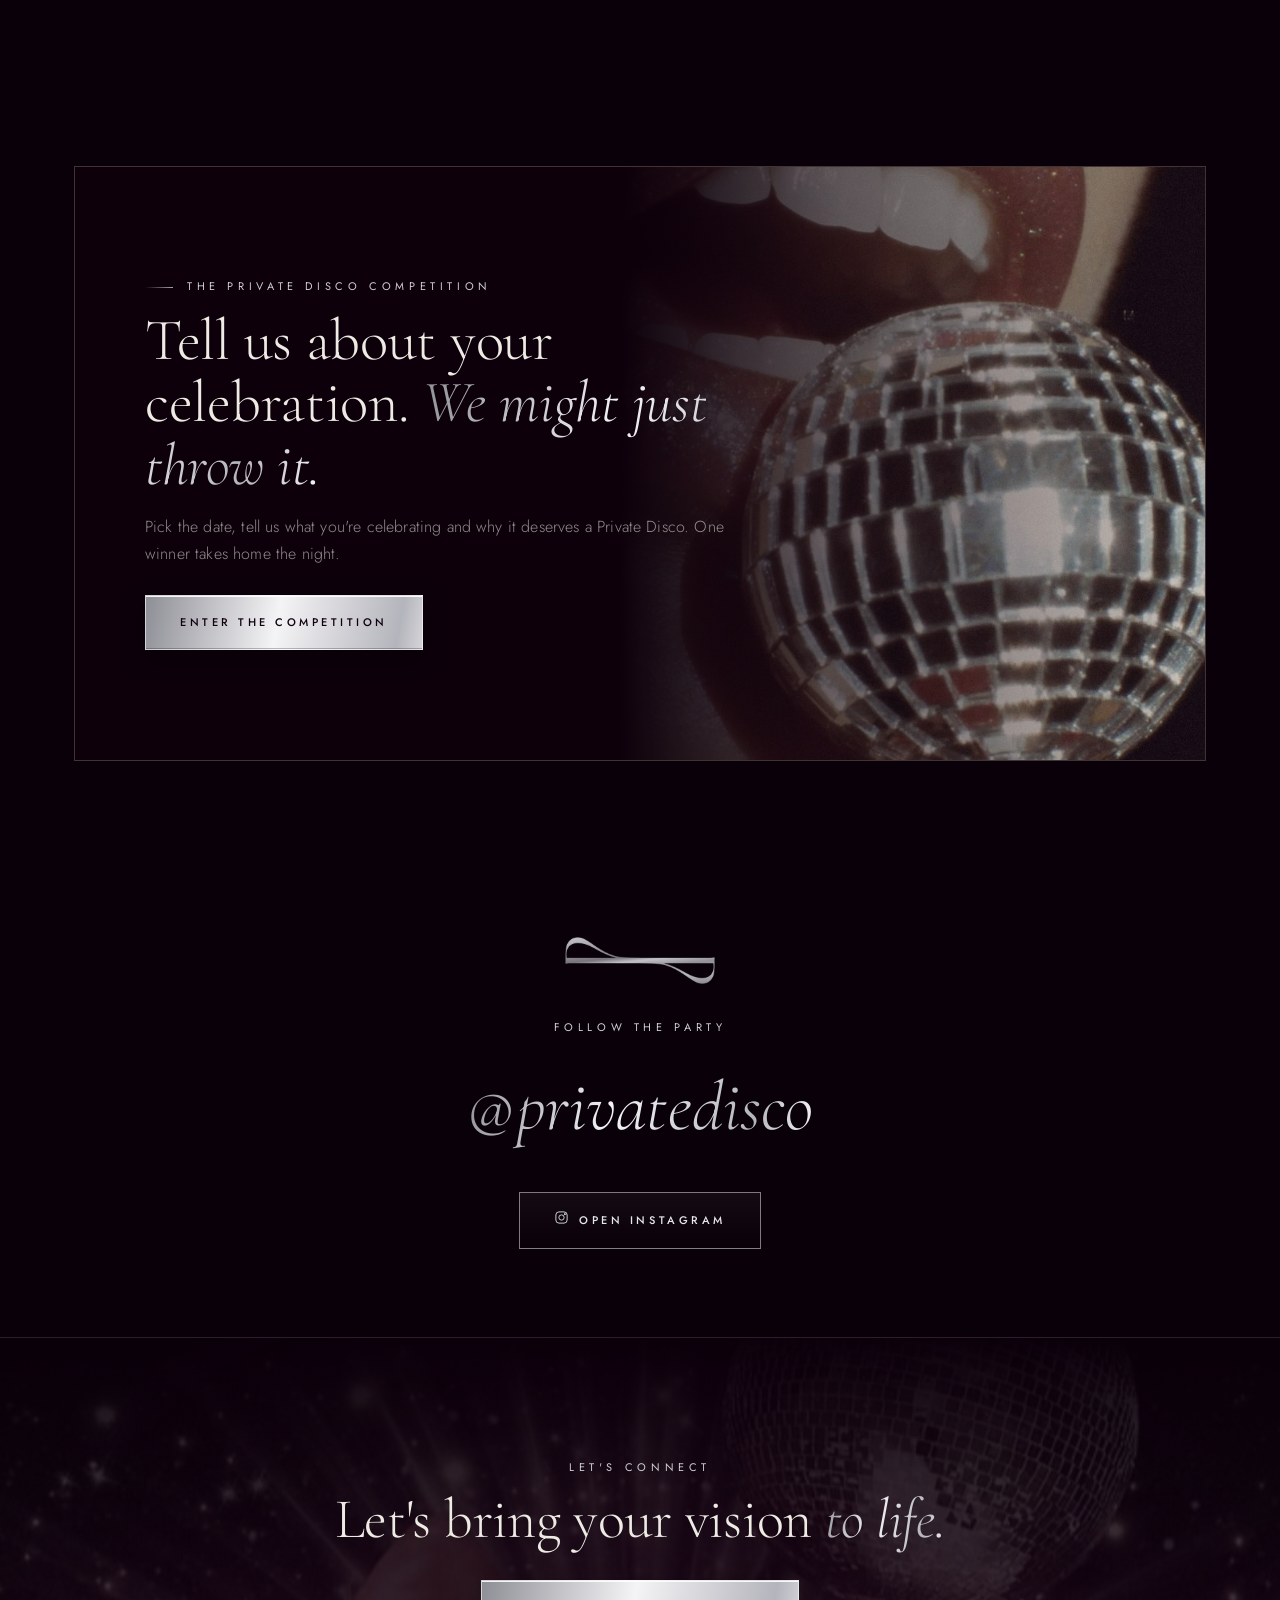
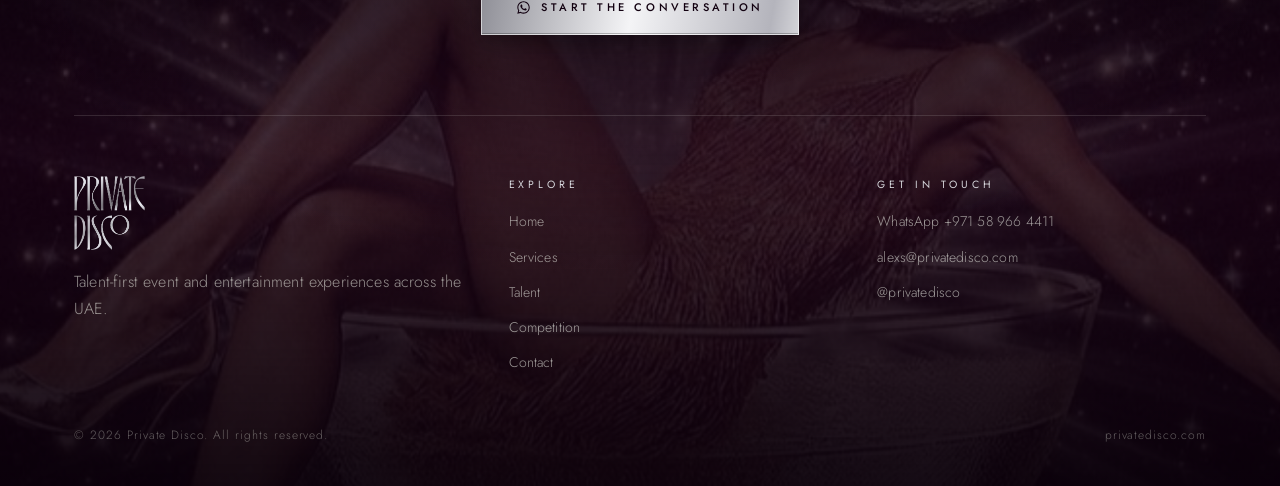
==== commit 75759bda: "Add files via upload" ====
--- a/privatedisco-website/index.html
+++ b/privatedisco-website/index.html
@@ -12,13 +12,15 @@
 <link rel="icon" href="assets/favicon.png">
 <link rel="preconnect" href="https://fonts.googleapis.com"><link rel="preconnect" href="https://fonts.gstatic.com" crossorigin>
 <link href="https://fonts.googleapis.com/css2?family=Cormorant+Garamond:ital,wght@0,300;0,400;0,500;1,300;1,400;1,500&family=Jost:wght@300;400;500&display=swap" rel="stylesheet">
-<link rel="stylesheet" href="css/style.css?v=20261008163058">
+<link rel="stylesheet" href="css/style.css?v=20261008180622">
 </head>
 <body data-page="home">
 <div id="site-header"></div>
 
 <main>
-  <section class="wrap hero" style="padding-bottom:40px">
+  <section class="hero-full">
+    <div class="hero-bg" aria-hidden="true"></div>
+    <div class="wrap hero">
     <div>
       <p class="eyebrow">Talent-first event experiences · UAE</p>
       <img class="hero-logo" src="assets/logo.png?v=20261002095315" alt="Private Disco" width="558" height="584">
@@ -28,10 +30,7 @@
         <a class="btn btn-ghost" href="competition.html">Win a Private Disco</a>
       </div>
     </div>
-    <figure class="hero-photo">
-      <img src="assets/photos/mirrorballs.jpg" alt="Mirror balls above a crowd on the dance floor" width="736" height="981">
-      <figcaption>From concept to dancefloor</figcaption>
-    </figure>
+    </div>
   </section>
 
   <div class="marquee" aria-hidden="true"><div class="marquee-track">
@@ -135,13 +134,69 @@
     <div class="section-head reveal">
       <p class="eyebrow">Events we specialise in</p>
       <h2>Intimate or large-scale, <span class="metal">the same care</span></h2>
-    </div>
-    <div class="cards">
-      <div class="card reveal"><img src="assets/events/yacht.jpg" alt="" loading="lazy"><span>Yacht parties</span></div>
-      <div class="card reveal"><img src="assets/events/private.jpg" alt="" loading="lazy"><span>Villa &amp; private parties, milestone birthdays</span></div>
-      <div class="card reveal"><img src="assets/events/wedding.jpg" alt="" loading="lazy"><span>Weddings &amp; engagements</span></div>
-      <div class="card reveal"><img src="assets/events/corporate.jpg" alt="" loading="lazy"><span>Corporate events &amp; brand celebrations</span></div>
-      <div class="card reveal"><img src="assets/events/social.jpg" alt="" loading="lazy"><span>High-impact social events</span></div>
+      <p>Every celebration is different. Hover over each one to see how we bring it to life.</p>
+    </div>
+    <div class="xpanels reveal">
+      <article class="xp open" tabindex="0">
+        <img src="assets/events/yacht.jpg" alt="" loading="lazy">
+        <div class="xp-shade"></div>
+        <span class="xp-num">01</span>
+        <h3 class="xp-vert">Yacht parties</h3>
+        <div class="xp-body">
+          <span class="xp-n">01</span>
+          <h3>Yacht parties</h3>
+          <p>Sunset sets on the top deck, marine-ready sound and a dance floor on the water.</p>
+          <a class="btn btn-ghost" data-wa="Hi Private Disco, I'd like to plan a yacht party.">Plan yours</a>
+        </div>
+      </article>
+      <article class="xp" tabindex="0">
+        <img src="assets/events/private.jpg" alt="" loading="lazy">
+        <div class="xp-shade"></div>
+        <span class="xp-num">02</span>
+        <h3 class="xp-vert">Villa nights &amp; milestone birthdays</h3>
+        <div class="xp-body">
+          <span class="xp-n">02</span>
+          <h3>Villa nights &amp; milestone birthdays</h3>
+          <p>Poolside DJs, terrace dance floors and full villa takeovers, cleared away by morning.</p>
+          <a class="btn btn-ghost" data-wa="Hi Private Disco, I'd like to plan a villa party.">Plan yours</a>
+        </div>
+      </article>
+      <article class="xp" tabindex="0">
+        <img src="assets/events/wedding.jpg" alt="" loading="lazy">
+        <div class="xp-shade"></div>
+        <span class="xp-num">03</span>
+        <h3 class="xp-vert">Weddings &amp; engagements</h3>
+        <div class="xp-body">
+          <span class="xp-n">03</span>
+          <h3>Weddings &amp; engagements</h3>
+          <p>From the first dance to the last song, music and styling built around your day.</p>
+          <a class="btn btn-ghost" data-wa="Hi Private Disco, I'd like to talk about a wedding.">Plan yours</a>
+        </div>
+      </article>
+      <article class="xp" tabindex="0">
+        <img src="assets/events/corporate.jpg" alt="" loading="lazy">
+        <div class="xp-shade"></div>
+        <span class="xp-num">04</span>
+        <h3 class="xp-vert">Corporate &amp; brand celebrations</h3>
+        <div class="xp-body">
+          <span class="xp-n">04</span>
+          <h3>Corporate &amp; brand celebrations</h3>
+          <p>Launches, galas and staff parties with headline talent and on-brand production.</p>
+          <a class="btn btn-ghost" data-wa="Hi Private Disco, I'd like to plan a corporate event.">Plan yours</a>
+        </div>
+      </article>
+      <article class="xp" tabindex="0">
+        <img src="assets/events/social.jpg" alt="" loading="lazy">
+        <div class="xp-shade"></div>
+        <span class="xp-num">05</span>
+        <h3 class="xp-vert">High-impact social events</h3>
+        <div class="xp-body">
+          <span class="xp-n">05</span>
+          <h3>High-impact social events</h3>
+          <p>Big-night energy for private clubs, festivals and statement celebrations.</p>
+          <a class="btn btn-ghost" data-wa="Hi Private Disco, I'd like to plan an event.">Plan yours</a>
+        </div>
+      </article>
     </div>
   </section>
 
@@ -204,7 +259,7 @@
 </main>
 
 <div id="site-footer"></div>
-<script src="js/config.js?v=20261008162959"></script>
-<script src="js/main.js?v=20261008162959"></script>
+<script src="js/config.js?v=20261008172415"></script>
+<script src="js/main.js?v=20261008172415"></script>
 </body>
 </html>
--- a/privatedisco-website/css/style.css
+++ b/privatedisco-website/css/style.css
@@ -737,3 +737,67 @@
   html.pd-out-prev :is(.site-header,main,footer,.wa-float){transform:translate3d(100vw,0,0)}
 }
 html,body{overflow-x:hidden}
+
+/* ===== services detail blocks: layered panels with depth ===== */
+.detail{position:relative;isolation:isolate;margin:28px 0;padding:72px 64px!important;border:1px solid rgba(220,220,228,.12)!important;
+  background:radial-gradient(70% 90% at 0% 0%,rgba(110,48,120,.32),transparent 60%),radial-gradient(60% 80% at 100% 100%,rgba(96,28,66,.28),transparent 65%),linear-gradient(160deg,rgba(32,16,38,.85),rgba(10,0,10,.75));
+  box-shadow:0 40px 80px -30px rgba(0,0,0,.75),inset 0 1px 0 rgba(255,255,255,.06);overflow:hidden}
+.detail::before{content:"";position:absolute;left:0;right:0;top:0;height:1px;background:linear-gradient(90deg,transparent,#e9e9ee 30%,#ffffff 50%,#a7a7af 70%,transparent)}
+.detail::after{content:attr(data-num);position:absolute;right:36px;bottom:-34px;font-family:var(--head);font-style:italic;font-weight:300;font-size:260px;line-height:1;
+  color:transparent;-webkit-text-stroke:1px rgba(230,230,240,.13);pointer-events:none;z-index:-1}
+.detail .cols>div{padding:26px 26px 22px;border:1px solid rgba(220,220,228,.1);background:linear-gradient(180deg,rgba(255,255,255,.035),rgba(255,255,255,.008));
+  box-shadow:inset 0 1px 0 rgba(255,255,255,.05),0 18px 40px -24px rgba(0,0,0,.7);backdrop-filter:blur(4px);transition:border-color .4s,transform .4s}
+.detail .cols>div:hover{border-color:rgba(230,230,240,.3);transform:translateY(-3px)}
+.detail h4{padding-bottom:12px;margin-bottom:16px;border-bottom:1px solid rgba(220,220,228,.12)}
+.detail h2{text-shadow:0 10px 40px rgba(0,0,0,.6)}
+@media (max-width:860px){.detail{padding:44px 24px!important}.detail::after{font-size:160px;bottom:-30px}}
+
+/* ===== events: expanding panels ===== */
+.xpanels{display:flex;gap:12px;height:620px}
+.xp{position:relative;flex:1;min-width:0;overflow:hidden;cursor:pointer;border:1px solid rgba(220,220,228,.14);
+  transition:flex 1s cubic-bezier(.6,0,.2,1),border-color .5s;outline:none}
+.xp.open{flex:4.2;border-color:rgba(235,235,242,.45)}
+.xp img{position:absolute;inset:0;width:100%;height:100%;object-fit:cover;transform:scale(1.12);filter:saturate(.8) brightness(.7);transition:transform 1.4s cubic-bezier(.2,.7,.2,1),filter .8s}
+.xp.open img{transform:scale(1);filter:saturate(1) brightness(.9)}
+.xp-shade{position:absolute;inset:0;background:linear-gradient(180deg,rgba(10,0,10,.25) 0%,rgba(10,0,10,.1) 40%,rgba(10,0,10,.92) 100%),linear-gradient(90deg,rgba(23,0,18,.35),transparent 60%)}
+.xp::after{content:"";position:absolute;left:0;right:0;top:0;height:2px;background:var(--chrome);transform:scaleX(0);transform-origin:left;transition:transform .9s cubic-bezier(.6,0,.2,1)}
+.xp.open::after{transform:scaleX(1)}
+.xp-num{position:absolute;top:22px;left:50%;transform:translateX(-50%);font-family:var(--head);font-style:italic;font-size:18px;color:#d8d8de;transition:opacity .4s}
+.xp-vert{position:absolute;bottom:34px;left:50%;transform:translateX(-50%) rotate(180deg);writing-mode:vertical-rl;white-space:nowrap;
+  font-size:22px;font-style:italic;color:#ededf2;transition:opacity .4s}
+.xp.open .xp-num,.xp.open .xp-vert{opacity:0}
+.xp-body{position:absolute;left:0;right:0;bottom:0;padding:40px 44px;opacity:0;transform:translateY(24px);transition:opacity .5s,transform .7s cubic-bezier(.2,.7,.2,1);pointer-events:none}
+.xp.open .xp-body{opacity:1;transform:none;transition-delay:.35s;pointer-events:auto}
+.xp-n{display:block;font-family:var(--head);font-style:italic;font-size:64px;line-height:1;color:transparent;-webkit-text-stroke:1px rgba(235,235,242,.6);margin-bottom:10px}
+.xp-body h3{font-size:clamp(28px,2.6vw,40px);font-style:normal;font-weight:300;margin-bottom:12px}
+.xp-body p{max-width:420px;color:rgba(237,235,228,.8);margin-bottom:22px}
+@media (max-width:900px){
+  .xpanels{flex-direction:column;height:auto;gap:12px}
+  .xp,.xp.open{flex:none;height:300px}
+  .xp img{transform:none;filter:saturate(.95) brightness(.8)}
+  .xp-num,.xp-vert{display:none}
+  .xp-body{opacity:1;transform:none;pointer-events:auto;padding:26px 24px}
+  .xp-n{font-size:40px}
+  .xp::after{transform:scaleX(1)}
+}
+/* arch titles: match the upright serif headings */
+.arch-card h3{font-family:var(--head);font-style:normal;font-weight:400;font-size:25px;letter-spacing:.01em;line-height:1.2}
+.arch-num{font-family:var(--body);font-style:normal;font-size:11px;letter-spacing:.32em;color:#cfcfd6}
+@media (max-width:640px){.arch-card h3{font-size:19px}}
+
+/* ===== home hero: full-bleed DJ photo fading into the dark ===== */
+.hero-full{position:relative;overflow:hidden;isolation:isolate;padding:0}
+.hero-bg{position:absolute;top:0;right:0;bottom:0;width:66%;z-index:-1;
+  background:url(../assets/photos/hero-dj.jpg) center center/cover no-repeat;
+  -webkit-mask-image:linear-gradient(90deg,transparent 0%,rgba(0,0,0,.55) 18%,#000 42%),linear-gradient(180deg,#000 75%,transparent 100%);
+  -webkit-mask-composite:source-in;mask-image:linear-gradient(90deg,transparent 0%,rgba(0,0,0,.55) 18%,#000 42%),linear-gradient(180deg,#000 75%,transparent 100%);mask-composite:intersect;
+  animation:heroZoom 18s ease-out both}
+@keyframes heroZoom{from{transform:scale(1.08)}to{transform:scale(1)}}
+.hero-full .hero{display:block;min-height:92vh;padding-top:170px;padding-bottom:90px!important}
+.hero-full .hero>div{max-width:640px;position:relative}
+@media (max-width:900px){
+  .hero-bg{width:100%;opacity:.5;-webkit-mask-image:linear-gradient(180deg,#000 55%,transparent 100%);mask-image:linear-gradient(180deg,#000 55%,transparent 100%)}
+  .hero-full .hero{min-height:auto;padding-top:130px;padding-bottom:60px!important}
+}
+@media (prefers-reduced-motion:reduce){.hero-bg{animation:none}}
+.hero-full::before{content:"";position:absolute;left:0;right:0;top:0;height:150px;z-index:0;pointer-events:none;background:linear-gradient(180deg,rgba(10,0,10,.75),transparent)}
